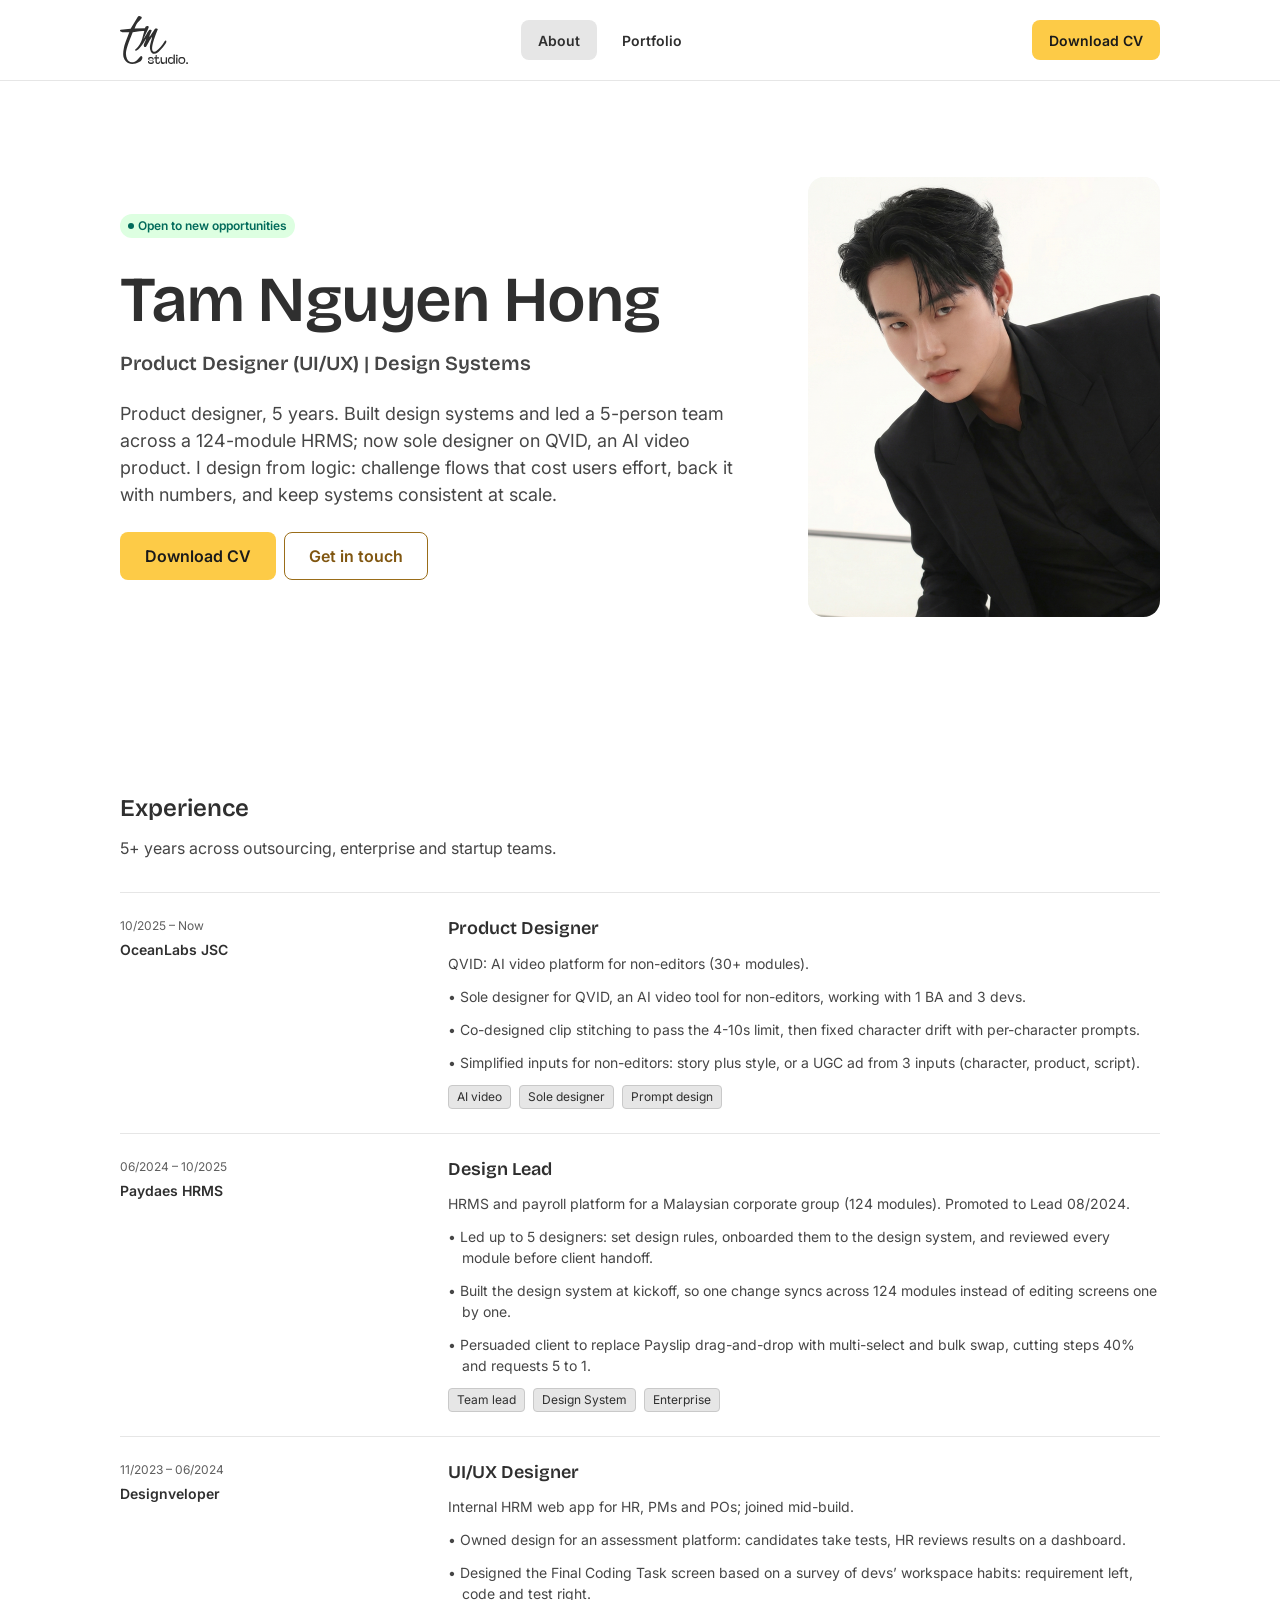
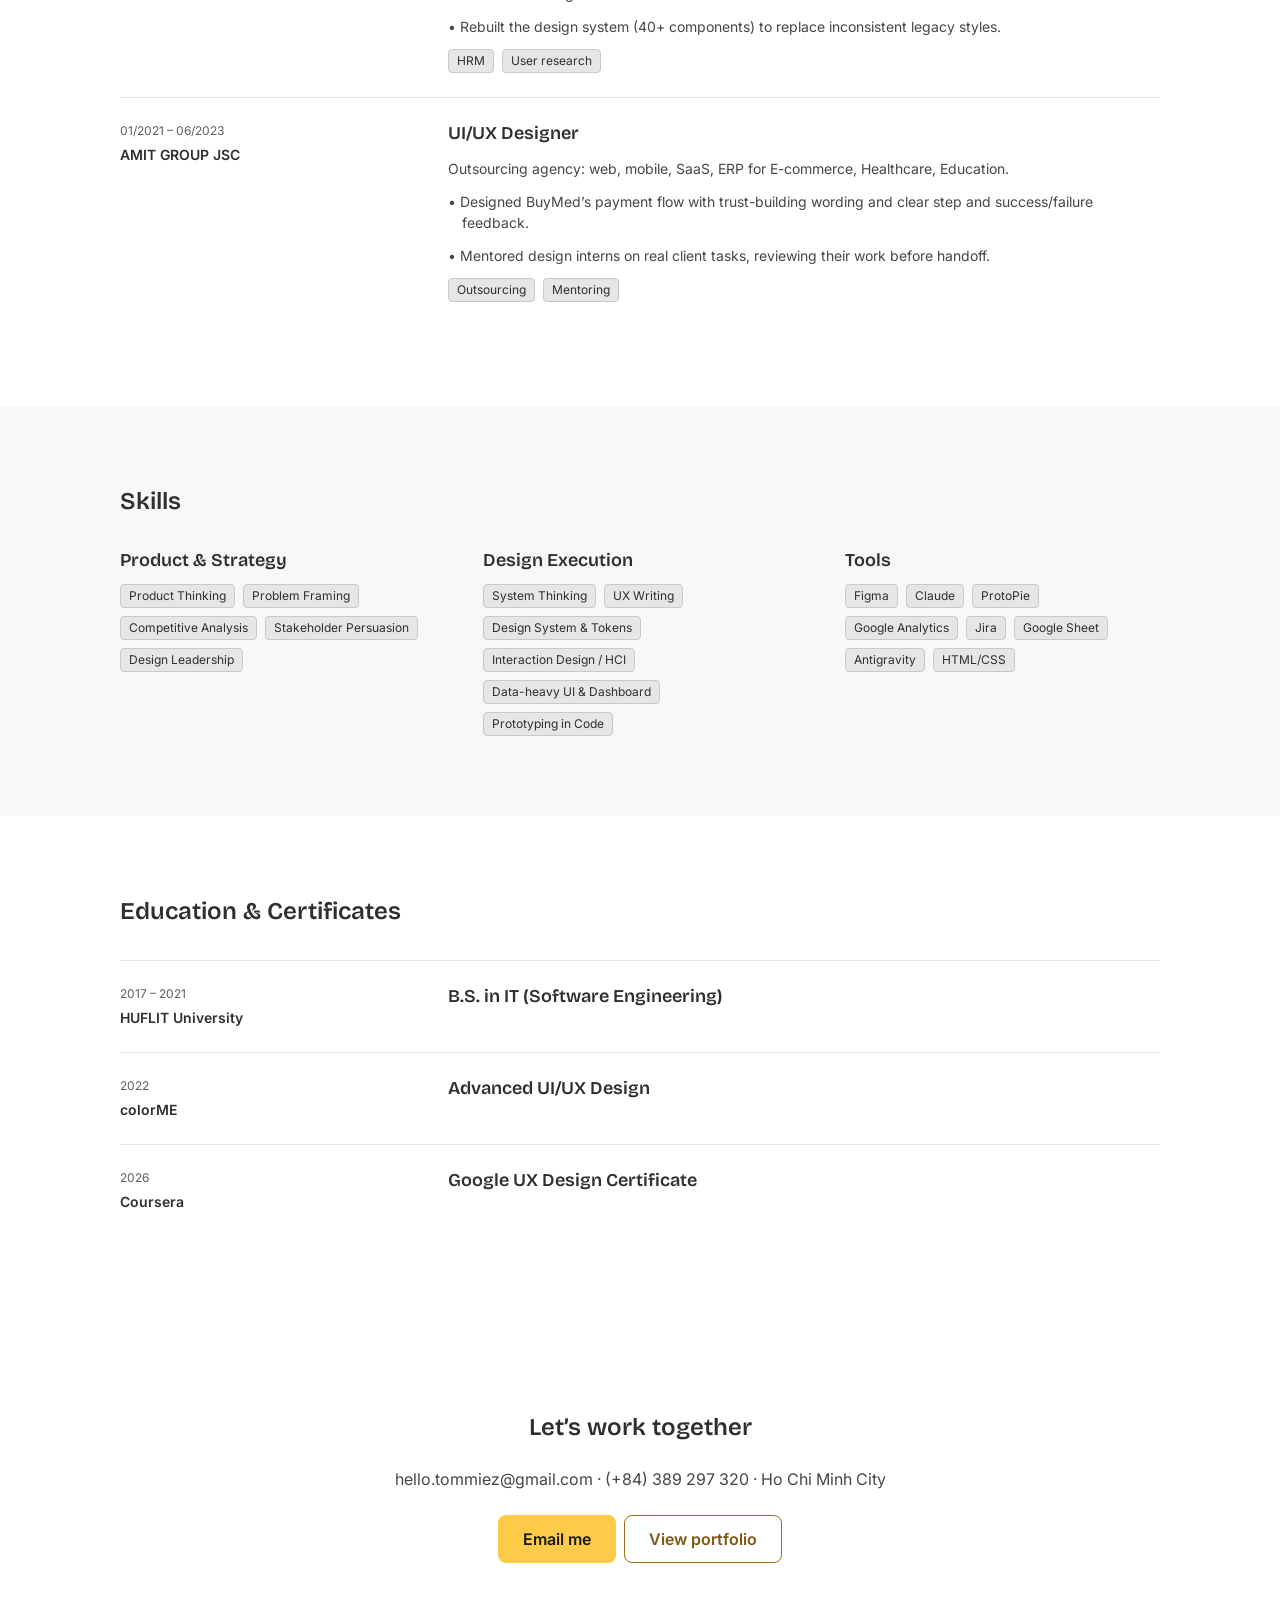
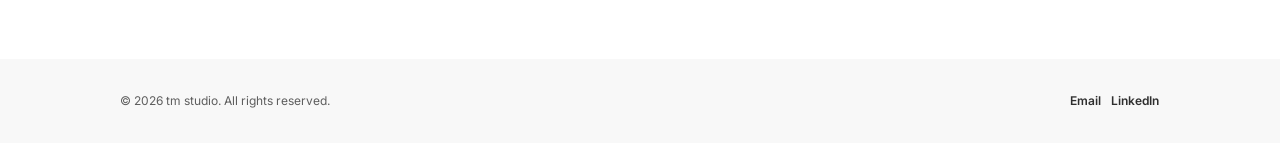
==== index.html @ 1f204061 "Update index.html" ====
<!DOCTYPE html>
<html lang="en">
<head>
  <meta charset="UTF-8">
  <meta name="viewport" content="width=device-width, initial-scale=1">
  <title>About | Tommiez Nguyen</title>
  <meta name="description" content="Product designer, 5 years. Design systems, enterprise HRMS and AI products.">
  <link rel="icon" href="/assets/img/favicon.svg?v=2" type="image/svg+xml">
  <link rel="preconnect" href="https://fonts.googleapis.com">
  <link rel="preconnect" href="https://fonts.gstatic.com" crossorigin>
  <link href="https://fonts.googleapis.com/css2?family=Bricolage+Grotesque:opsz,wght@12..96,600&family=Inter:wght@400;600&display=swap" rel="stylesheet">
  <link rel="stylesheet" href="/assets/css/tokens.css">
  <link rel="stylesheet" href="/assets/css/styles.css">
</head>
<body data-page="about">
  <div id="site-header"></div>

  <main>
    <!-- Hero -->
    <section class="hero">
      <div class="container hero__inner">
        <div class="hero__intro">
          <span class="badge badge--success"><span class="badge__dot"></span>Open to new opportunities</span>
          <div class="hero__name">
            <h1 class="display-md">Tam Nguyen Hong</h1>
            <p class="heading-3 hero__role">Product Designer (UI/UX) | Design Systems</p>
          </div>
          <p class="body-xl hero__summary">
            Product designer, 5 years. Built design systems and led a 5-person team across a 124-module HRMS;
            now sole designer on QVID, an AI video product. I design from logic: challenge flows that cost users
            effort, back it with numbers, and keep systems consistent at scale.
          </p>
          <div class="btn-row">
            <a class="btn btn--primary btn--lg" href="https://drive.google.com/file/d/1eGDQ2d-rOMRSDDbNGnFFDOh0oFwHhLI8/view?usp=drive_link" target="_blank" rel="noopener">Download CV</a>
            <a class="btn btn--outline btn--lg" href="https://mail.google.com/mail/?view=cm&fs=1&to=hello.tommiez@gmail.com" target="_blank" rel="noopener">Get in touch</a>
          </div>
        </div>
        <div class="hero__portrait">
          <img src="/assets/img/profile.png" alt="Portrait of Tam Nguyen Hong" width="352" height="440">
        </div>
      </div>
    </section>

    <!-- Experience -->
    <section class="section" id="experience">
      <div class="container">
        <div class="section-header">
          <h2 class="heading-2">Experience</h2>
          <p class="body-lg">5+ years across outsourcing, enterprise and startup teams.</p>
        </div>

        <div>
          <article class="timeline-item">
            <div class="timeline-item__meta">
              <p class="timeline-item__period">10/2025 – Now</p>
              <p class="timeline-item__org">OceanLabs JSC</p>
            </div>
            <div class="timeline-item__body">
              <h3 class="heading-4">Product Designer</h3>
              <div class="timeline-item__desc">
                  <p>QVID: AI video platform for non-editors (30+ modules).</p>
                  <ul>
                    <li>Sole designer for QVID, an AI video tool for non-editors, working with 1 BA and 3 devs.</li>
                    <li>Co-designed clip stitching to pass the 4-10s limit, then fixed character drift with per-character prompts.</li>
                    <li>Simplified inputs for non-editors: story plus style, or a UGC ad from 3 inputs (character, product, script).</li>
                  </ul>
                </div>
              <div class="tag-list">
                <span class="tag">AI video</span><span class="tag">Sole designer</span><span class="tag">Prompt design</span>
              </div>
            </div>
          </article>

          <article class="timeline-item">
            <div class="timeline-item__meta">
              <p class="timeline-item__period">06/2024 – 10/2025</p>
              <p class="timeline-item__org">Paydaes HRMS</p>
            </div>
            <div class="timeline-item__body">
              <h3 class="heading-4">Design Lead</h3>
              <div class="timeline-item__desc">
                  <p>HRMS and payroll platform for a Malaysian corporate group (124 modules). Promoted to Lead 08/2024.</p>
                  <ul>
                    <li>Led up to 5 designers: set design rules, onboarded them to the design system, and reviewed every module before client handoff.</li>
                    <li>Built the design system at kickoff, so one change syncs across 124 modules instead of editing screens one by one.</li>
                    <li>Persuaded client to replace Payslip drag-and-drop with multi-select and bulk swap, cutting steps 40% and requests 5 to 1.</li>
                  </ul>
                </div>
              <div class="tag-list">
                <span class="tag">Team lead</span><span class="tag">Design System</span><span class="tag">Enterprise</span>
              </div>
            </div>
          </article>

          <article class="timeline-item">
            <div class="timeline-item__meta">
              <p class="timeline-item__period">11/2023 – 06/2024</p>
              <p class="timeline-item__org">Designveloper</p>
            </div>
            <div class="timeline-item__body">
              <h3 class="heading-4">UI/UX Designer</h3>
              <div class="timeline-item__desc">
                  <p>Internal HRM web app for HR, PMs and POs; joined mid-build.</p>
                  <ul>
                    <li>Owned design for an assessment platform: candidates take tests, HR reviews results on a dashboard.</li>
                    <li>Designed the Final Coding Task screen based on a survey of devs’ workspace habits: requirement left, code and test right.</li>
                    <li>Rebuilt the design system (40+ components) to replace inconsistent legacy styles.</li>
                  </ul>
                </div>
              <div class="tag-list">
                <span class="tag">HRM</span><span class="tag">User research</span>
              </div>
            </div>
          </article>

          <article class="timeline-item">
            <div class="timeline-item__meta">
              <p class="timeline-item__period">01/2021 – 06/2023</p>
              <p class="timeline-item__org">AMIT GROUP JSC</p>
            </div>
            <div class="timeline-item__body">
              <h3 class="heading-4">UI/UX Designer</h3>
              <div class="timeline-item__desc">
                  <p>Outsourcing agency: web, mobile, SaaS, ERP for E-commerce, Healthcare, Education.</p>
                  <ul>
                    <li>Designed BuyMed’s payment flow with trust-building wording and clear step and success/failure feedback.</li>
                    <li>Mentored design interns on real client tasks, reviewing their work before handoff.</li>
                  </ul>
                </div>
              <div class="tag-list">
                <span class="tag">Outsourcing</span><span class="tag">Mentoring</span>
              </div>
            </div>
          </article>
        </div>
      </div>
    </section>

    <!-- Skills -->
    <section class="section section--alt" id="skills">
      <div class="container">
        <div class="section-header">
          <h2 class="heading-2">Skills</h2>
        </div>
        <div class="skills">
          <div class="skills__group">
            <h3 class="heading-4">Product &amp; Strategy</h3>
            <div class="tag-list">
              <span class="tag">Product Thinking</span>
              <span class="tag">Problem Framing</span>
              <span class="tag">Competitive Analysis</span>
              <span class="tag">Stakeholder Persuasion</span>
              <span class="tag">Design Leadership</span>
            </div>
          </div>
          <div class="skills__group">
            <h3 class="heading-4">Design Execution</h3>
            <div class="tag-list">
              <span class="tag">System Thinking</span>
              <span class="tag">UX Writing</span>
              <span class="tag">Design System &amp; Tokens</span>
              <span class="tag">Interaction Design / HCI</span>
              <span class="tag">Data-heavy UI &amp; Dashboard</span>
              <span class="tag">Prototyping in Code</span>
            </div>
          </div>
          <div class="skills__group">
            <h3 class="heading-4">Tools</h3>
            <div class="tag-list">
              <span class="tag">Figma</span>
              <span class="tag">Claude</span>
              <span class="tag">ProtoPie</span>
              <span class="tag">Google Analytics</span>
              <span class="tag">Jira</span>
              <span class="tag">Google Sheet</span>
              <span class="tag">Antigravity</span>
              <span class="tag">HTML/CSS</span>
            </div>
          </div>
        </div>
      </div>
    </section>

    <!-- Education & Certificates -->
    <section class="section" id="education">
      <div class="container">
        <div class="section-header">
          <h2 class="heading-2">Education &amp; Certificates</h2>
        </div>
        <div>
          <article class="timeline-item">
            <div class="timeline-item__meta">
              <p class="timeline-item__period">2017 – 2021</p>
              <p class="timeline-item__org">HUFLIT University</p>
            </div>
            <div class="timeline-item__body"><h3 class="heading-4">B.S. in IT (Software Engineering)</h3></div>
          </article>
          <article class="timeline-item">
            <div class="timeline-item__meta">
              <p class="timeline-item__period">2022</p>
              <p class="timeline-item__org">colorME</p>
            </div>
            <div class="timeline-item__body"><h3 class="heading-4">Advanced UI/UX Design</h3></div>
          </article>
          <article class="timeline-item">
            <div class="timeline-item__meta">
              <p class="timeline-item__period">2026</p>
              <p class="timeline-item__org">Coursera</p>
            </div>
            <div class="timeline-item__body"><h3 class="heading-4">Google UX Design Certificate</h3></div>
          </article>
        </div>
      </div>
    </section>

    <!-- Contact -->
    <section class="contact" id="contact">
      <div class="container">
        <h2 class="heading-2">Let’s work together</h2>
        <p class="body-lg contact__info">
          <a>hello.tommiez@gmail.com</a> ·
          <a>(+84) 389 297 320</a> · Ho Chi Minh City
        </p>
        <div class="btn-row">
          <a class="btn btn--primary btn--lg" href="https://mail.google.com/mail/?view=cm&fs=1&to=hello.tommiez@gmail.com" target="_blank" rel="noopener">Email me</a>
          <a class="btn btn--outline btn--lg" href="/portfolio/">View portfolio</a>
        </div>
      </div>
    </section>
  </main>

  <div id="site-footer"></div>
  <script src="/assets/js/main.js"></script>
</body>
</html>
---- assets/css/tokens.css ----
/* =========================================================
   TM's System — design tokens (Light)
   Lấy từ biến Figma của file "TM · Resume - Portfolio".
   Đổi giá trị ở đây là cả site đổi theo.
   ========================================================= */
:root {
  /* Font */
  --font-family-heading: "Bricolage Grotesque", "Inter", system-ui, sans-serif;
  --font-family-body: "Inter", system-ui, -apple-system, "Segoe UI", sans-serif;
  --font-weight-body: 400;
  --font-weight-emphasis: 600;

  /* Font size */
  --font-size-display-md: 64px;
  --font-size-heading-1: 32px;
  --font-size-heading-2: 24px;
  --font-size-heading-3: 20px;
  --font-size-heading-4: 18px;
  --font-size-body-xl: 18px;
  --font-size-body-lg: 16px;
  --font-size-body-md: 14px;
  --font-size-body-sm: 12px;
  --font-size-body-xs: 10px;
  --letter-spacing-display-md: -1.5px;
  --letter-spacing-heading-1: -1px;

  /* Background */
  --background-canvas: #ffffff;
  --background-surface: #ffffff;
  --background-raised: #ffffff;
  --background-section: #f8f8f8;
  --background-neutral: #e6e6e6;
  --background-inverse: #2f2f2f;
  --background-overlay: rgba(26, 26, 26, 0.48);
  --background-success: #ddffe1;
  --background-brand-subtle: #fef6d3;
  --background-interactive-default: #fdcb47;
  --background-interactive-hover: #e2b038;
  --background-interactive-active: #be8c27;

  /* Text */
  --text-default: #2f2f2f;
  --text-supporting: #464646;
  --text-hint: #5e5e5e;
  --text-inverse: #ffffff;
  --text-on-interactive: #1a1a1a;
  --text-interactive: #805610;
  --text-brand: #805610;
  --text-success: #026b5b;
  --text-link-hover: #684000;

  /* Icon */
  --icon-success: #026b5b;
  --icon-brand: #805610;
  --icon-supporting: #464646;

  /* Border */
  --border-divider: #e6e6e6;
  --border-container: #c9c9c9;
  --border-input: #929292;
  --border-interactive: #9a6d19;
  --border-width-default: 1px;

  /* Radius */
  --radius-indicator: 4px;
  --radius-control: 8px;
  --radius-card: 12px;
  --radius-banner: 24px;
  --radius-pill: 9999px;

  /* Spacing */
  --spacing-icon-gap: 4px;
  --spacing-control-gap: 8px;
  --spacing-paragraph: 12px;
  --spacing-card-padding: 16px;
  --spacing-button-padding-x-md: 16px;
  --spacing-button-padding-x-lg: 24px;
  --spacing-group-gap: 32px;
  --spacing-section-gap: 64px;

  /* Layout */
  --page-max: 1200px;
  --page-margin: 120px;

  /* Shadow */
  --shadow-color-key: rgba(26, 26, 26, 0.24);
  --shadow-color-ambient: rgba(26, 26, 26, 0.16);
  --shadow-card: 0 1px 3px 0 var(--shadow-color-key), 0 1px 2px 0 var(--shadow-color-ambient);
  --shadow-plane: 0 6px 12px 0 var(--shadow-color-key), 0 24px 48px 0 var(--shadow-color-ambient);
}

@media (max-width: 1024px) {
  :root { --page-margin: 40px; }
}

@media (max-width: 640px) {
  :root {
    --page-margin: 20px;
    --font-size-display-md: 44px;
    --font-size-heading-1: 28px;
    --font-size-heading-2: 22px;
    --spacing-section-gap: 48px;
  }
}
---- assets/css/styles.css ----
/* =========================================================
   TM Resume + Portfolio — styles
   1. Base   2. Typography   3. Components   4. Layout
   5. Header / Footer   6. About   7. Portfolio
   ========================================================= */

/* ---------- 1. Base ---------- */
*, *::before, *::after { box-sizing: border-box; }
html { -webkit-text-size-adjust: 100%; scroll-behavior: smooth; }
body {
  margin: 0;
  background: var(--background-canvas);
  color: var(--text-default);
  font-family: var(--font-family-body);
  font-size: var(--font-size-body-md);
  line-height: 1.5;
  -webkit-font-smoothing: antialiased;
}
img { display: block; max-width: 100%; }
a { color: inherit; text-decoration: none; }
p, h1, h2, h3, h4, ul { margin: 0; }
ul { padding: 0; list-style: none; }
button { font: inherit; color: inherit; cursor: pointer; }
:focus-visible { outline: 2px solid var(--border-interactive); outline-offset: 2px; }
.sr-only {
  position: absolute; width: 1px; height: 1px; padding: 0; margin: -1px;
  overflow: hidden; clip: rect(0 0 0 0); white-space: nowrap; border: 0;
}

/* ---------- 2. Typography ---------- */
.display-md, .heading-1, .heading-2, .heading-3, .heading-4 {
  font-family: var(--font-family-heading);
  font-weight: 600;
  font-variation-settings: "opsz" 14, "wdth" 100;
  color: var(--text-default);
}
.display-md { font-size: var(--font-size-display-md); line-height: 1.2; letter-spacing: var(--letter-spacing-display-md); }
.heading-1  { font-size: var(--font-size-heading-1); line-height: 1.3; letter-spacing: var(--letter-spacing-heading-1); }
.heading-2  { font-size: var(--font-size-heading-2); line-height: 1.3; }
.heading-3  { font-size: var(--font-size-heading-3); line-height: 1.3; }
.heading-4  { font-size: var(--font-size-heading-4); line-height: 1.3; }

.body-xl { font-size: var(--font-size-body-xl); }
.body-lg { font-size: var(--font-size-body-lg); }
.body-md { font-size: var(--font-size-body-md); }
.body-sm { font-size: var(--font-size-body-sm); }
.body-xs { font-size: var(--font-size-body-xs); }
.emphasis { font-weight: var(--font-weight-emphasis); }

.text-supporting { color: var(--text-supporting); }
.text-hint { color: var(--text-hint); }

/* ---------- 3. Components ---------- */

/* Button — variant: primary | outline | outline-neutral | secondary | ghost | link | inverse ; size: md (40) | lg (48) */
.btn {
  display: inline-flex; align-items: center; justify-content: center;
  gap: var(--spacing-control-gap);
  height: 40px; padding: 0 var(--spacing-button-padding-x-md);
  border: var(--border-width-default) solid transparent;
  border-radius: var(--radius-control);
  background: transparent;
  font-family: var(--font-family-body);
  font-size: var(--font-size-body-md);
  font-weight: var(--font-weight-emphasis);
  line-height: 1.5; white-space: nowrap;
  transition: background-color .15s, border-color .15s, color .15s;
}
.btn--lg { height: 48px; padding: 0 var(--spacing-button-padding-x-lg); font-size: var(--font-size-body-lg); }

.btn--primary { background: var(--background-interactive-default); color: var(--text-on-interactive); }
.btn--primary:hover { background: var(--background-interactive-hover); }
.btn--primary:active { background: var(--background-interactive-active); }

.btn--outline { border-color: var(--border-interactive); color: var(--text-interactive); }
.btn--outline:hover { background: var(--background-brand-subtle); }

.btn--outline-neutral { border-color: var(--border-input); color: var(--text-default); }
.btn--outline-neutral:hover { background: var(--background-section); }

.btn--ghost { color: var(--text-default); }
.btn--ghost:hover { background: var(--background-section); }
.btn--secondary { background: var(--background-neutral); color: var(--text-default); }

.btn--inverse { background: var(--background-inverse); color: var(--text-inverse); }
.btn--inverse:hover { background: #1a1a1a; }

.btn--link {
  height: auto; padding: 0; gap: var(--spacing-icon-gap);
  font-size: var(--font-size-body-sm); color: var(--text-default);
}
.btn--link:hover { text-decoration: underline; }

/* Badge — non-interactive marker */
.badge {
  display: inline-flex; align-items: center; justify-content: center;
  gap: var(--spacing-icon-gap);
  height: 24px; padding: 0 var(--spacing-control-gap);
  border-radius: var(--radius-pill);
  font-size: var(--font-size-body-sm); font-weight: var(--font-weight-emphasis);
  line-height: 1.5; white-space: nowrap;
  background: var(--background-neutral); color: var(--text-supporting);
}
.badge--sm { height: 20px; font-size: var(--font-size-body-xs); }
.badge__dot { width: 6px; height: 6px; border-radius: var(--radius-pill); background: currentColor; }
.badge--success { background: var(--background-success); color: var(--text-success); }
.badge--brand { background: var(--background-brand-subtle); color: var(--text-brand); }

/* Tag */
.tag {
  display: inline-flex; align-items: center;
  height: 24px; padding: 0 var(--spacing-control-gap);
  border: var(--border-width-default) solid var(--border-container);
  border-radius: var(--radius-indicator);
  background: var(--background-neutral); color: var(--text-default);
  font-size: var(--font-size-body-sm); line-height: 1.5; white-space: nowrap;
}
button.tag:hover { background: #dcdcdc; }
.tag[aria-pressed="true"] {
  background: var(--background-inverse); border-color: var(--background-inverse); color: var(--text-inverse);
}
.tag-list { display: flex; flex-wrap: wrap; gap: var(--spacing-control-gap); }

/* Card — vertical, outline | elevated */
.card {
  position: relative; display: flex; flex-direction: column;
  width: 100%; overflow: hidden;
  border-radius: var(--radius-card);
  background: var(--background-surface);
  transition: box-shadow .2s, transform .2s;
}
.card--outline { border: var(--border-width-default) solid var(--border-container); }
.card--elevated { background: var(--background-raised); box-shadow: var(--shadow-card); }
.card:hover { box-shadow: 0 8px 24px var(--shadow-color-ambient); transform: translateY(-2px); }
.card__media { height: 180px; background: var(--background-section); overflow: hidden; }
.card__media img { width: 100%; height: 100%; object-fit: cover; }
.card__body { display: flex; flex-direction: column; gap: var(--spacing-icon-gap); padding: var(--spacing-card-padding); }
.card__eyebrow { font-size: var(--font-size-body-xs); font-weight: var(--font-weight-emphasis); color: var(--text-hint); text-transform: uppercase; }
.card__title { font-size: var(--font-size-body-lg); font-weight: var(--font-weight-emphasis); }
.card__desc { font-size: var(--font-size-body-sm); color: var(--text-supporting); }
/* Cả card bấm được: kéo vùng bấm của link tiêu đề ra toàn card */
.card__link::after { content: ""; position: absolute; inset: 0; }

/* Section header */
.section-header { display: flex; flex-direction: column; gap: var(--spacing-paragraph); max-width: 760px; }
.section-header .body-lg { color: var(--text-supporting); }

/* Resume timeline item — split (desktop) / stacked (mobile) */
.timeline-item {
  display: flex; gap: 48px; padding: 24px 0;
  border-top: 1px solid var(--border-divider);
}
.timeline-item__meta { flex: 0 0 280px; display: flex; flex-direction: column; gap: var(--spacing-icon-gap); }
.timeline-item__period { font-size: var(--font-size-body-sm); color: var(--text-hint); }
.timeline-item__org { font-size: var(--font-size-body-md); font-weight: var(--font-weight-emphasis); }
.timeline-item__body { flex: 1; min-width: 0; display: flex; flex-direction: column; gap: var(--spacing-paragraph); }
.timeline-item__desc, .timeline-item__desc ul { display: flex; flex-direction: column; gap: var(--spacing-paragraph); color: var(--text-supporting); }
.timeline-item__desc li { padding-left: 1em; text-indent: -1em; }
.timeline-item__desc li::before { content: "• "; }

/* ---------- 4. Layout ---------- */
.container {
  width: 100%; max-width: calc(var(--page-max) + var(--page-margin) * 2);
  margin: 0 auto; padding: 0 var(--page-margin);
}
.section { padding: 80px 0; }
.section--alt { background: var(--background-section); }
.section > .container { display: flex; flex-direction: column; gap: var(--spacing-group-gap); }

/* ---------- 5. Header / Footer ---------- */
.site-header {
  position: sticky; top: 0; z-index: 50;
  background: var(--background-canvas);
  border-bottom: 1px solid var(--border-divider);
}
.site-header__inner {
  display: flex; align-items: center; justify-content: space-between;
  padding-top: 16px; padding-bottom: 16px;
}
.site-logo img { height: 48px; width: auto; }
.site-nav { display: flex; gap: var(--spacing-control-gap); }
.site-nav .btn[aria-current="page"] { background: var(--background-neutral); }
.menu-toggle { display: none; width: 40px; padding: 0; }

.site-footer { background: var(--background-section); }
.site-footer__inner {
  display: flex; align-items: center; justify-content: space-between; gap: 16px;
  padding-top: 32px; padding-bottom: 32px;
}
.site-footer__links { display: flex; gap: var(--spacing-control-gap); }

@media (max-width: 640px) {
  .site-header__inner { padding-top: 8px; padding-bottom: 8px; }
  .site-logo img { height: 48px; }
  .site-header .header-cta { display: none; }
  .menu-toggle { display: inline-flex; }
  .site-nav {
    position: absolute; left: 0; right: 0; top: 100%;
    flex-direction: column; gap: var(--spacing-icon-gap);
    padding: 12px var(--page-margin) 20px;
    background: var(--background-canvas);
    border-bottom: 1px solid var(--border-divider);
    box-shadow: 0 12px 24px var(--shadow-color-ambient);
    display: none;
  }
  .site-nav.is-open { display: flex; }
  .site-nav .btn { justify-content: flex-start; }
  .site-nav .nav-cta { display: inline-flex; justify-content: center; margin-top: 8px; }
  .site-footer__inner { flex-direction: column; align-items: flex-start; }
}
@media (min-width: 641px) { .site-nav .nav-cta { display: none; } }

/* ---------- 6. About ---------- */
.hero { padding: 96px 0; }
.hero__inner { display: flex; align-items: center; gap: var(--spacing-section-gap); }
.hero__intro { flex: 1; min-width: 0; display: flex; flex-direction: column; align-items: flex-start; gap: 24px; }
.hero__name { display: flex; flex-direction: column; gap: var(--spacing-paragraph); }
.hero__role { color: var(--text-supporting); }
.hero__summary { color: var(--text-supporting); }
.hero__portrait {
  flex: 0 0 352px; height: 440px;
  border-radius: 16.5px; overflow: hidden; background: var(--background-section);
}
.hero__portrait img { width: 100%; height: 100%; object-fit: cover; object-position: 20% center; }

.btn-row { display: flex; flex-wrap: wrap; gap: var(--spacing-control-gap); }

.skills { display: grid; grid-template-columns: repeat(3, 1fr); gap: 48px; }
.skills__group { display: flex; flex-direction: column; gap: var(--spacing-paragraph); }

.contact { padding: 96px 0; text-align: center; }
.contact .container { display: flex; flex-direction: column; align-items: center; gap: 24px; }
.contact__info { color: var(--text-supporting); }

@media (max-width: 1024px) {
  .hero__inner { gap: 40px; }
  .hero__portrait { flex-basis: 300px; height: 375px; }
  .skills { grid-template-columns: repeat(2, 1fr); gap: 32px; }
}
@media (max-width: 768px) {
  .hero { padding: 48px 0 64px; }
  .hero__inner { flex-direction: column-reverse; align-items: stretch; }
  .hero__portrait { flex: none; width: 100%; height: auto; aspect-ratio: 4 / 5; }
  .timeline-item { flex-direction: column; gap: var(--spacing-paragraph); }
  .timeline-item__meta { flex: none; }
  .skills { grid-template-columns: 1fr; }
  .section { padding: 64px 0; }
}

/* ---------- 7. Portfolio ---------- */
.portfolio-content { padding: 80px 0; }
.portfolio-content > .container { display: flex; flex-direction: column; gap: var(--spacing-section-gap); }
.portfolio-intro { display: flex; flex-direction: column; gap: var(--spacing-paragraph); }
.portfolio-intro p { max-width: 760px; }
.portfolio-group { display: flex; flex-direction: column; gap: var(--spacing-group-gap); }

.project-grid { display: grid; grid-template-columns: repeat(3, minmax(0, 384px)); gap: 24px; }
.project-grid .card--outline { height: 298px; }

/* TM's System banner */
.tms-banner {
  position: relative; height: 520px; overflow: hidden;
  border-radius: var(--radius-banner);
  background-color: var(--background-interactive-default);
  background-image:
    linear-gradient(to right, rgba(26,26,26,.07) 1px, transparent 1px),
    linear-gradient(to bottom, rgba(26,26,26,.07) 1px, transparent 1px);
  background-size: 40px 40px;
  background-position: -1px -1px;
  color: var(--text-on-interactive);
}
.tms-banner__copy {
  position: absolute; left: 64px; top: 80px; z-index: 2;
  display: flex; flex-direction: column; align-items: flex-start; gap: 24px;
}
.tms-banner__copy .display-md { color: var(--text-on-interactive); }
.tms-banner__copy p { width: 420px; max-width: 100%; }

/* Phần minh hoạ: khung 704×520 neo bên phải banner, thu nhỏ theo màn hình */
.tms-art {
  position: absolute; right: 0; top: 0; width: 704px; height: 520px;
  transform-origin: right center;
}
.tms-art__glow {
  position: absolute; left: 4px; top: 60px; width: 520px; height: 420px;
  background: radial-gradient(closest-side, rgba(255,255,255,.75), rgba(255,255,255,0));
  pointer-events: none;
}
.tms-plane-wrap { position: absolute; width: 346px; height: 200px; display: flex; align-items: center; justify-content: center; }
.tms-plane-wrap--1 { left: 0;    top: 262px; }
.tms-plane-wrap--2 { left: 70px; top: 152px; }
.tms-plane-wrap--3 { left: 140px; top: 42px; }
.tms-plane {
  position: relative; flex: none; width: 200px; height: 200px;
  border-radius: 20px; overflow: hidden; box-shadow: var(--shadow-plane);
  transform: rotate(30deg) skewX(-30deg) scaleY(0.87);
  background: var(--background-surface);
}
.tms-plane--primitives { background: var(--background-inverse); }
.tms-swatch { position: absolute; left: 24px; width: 152px; height: 24px; border-radius: 6px; }
.tms-swatch:nth-child(1) { top: 24px;  background: #fef6d3; }
.tms-swatch:nth-child(2) { top: 56px;  background: #fdcb47; }
.tms-swatch:nth-child(3) { top: 88px;  background: #e2b038; }
.tms-swatch:nth-child(4) { top: 120px; background: #be8c27; }
.tms-swatch:nth-child(5) { top: 152px; background: #684000; }
.tms-plane__circle { position: absolute; left: 88px; top: 20px; width: 96px; height: 96px; border-radius: 50%; background: var(--background-interactive-default); }
.tms-plane__aa { position: absolute; left: 20px; top: 112px; }
.tms-plane__components { position: absolute; left: 24px; top: 40px; display: flex; flex-direction: column; align-items: flex-start; gap: 12px; }

.tms-label { position: absolute; left: 512px; width: 150px; display: flex; flex-direction: column; gap: 2px; font-size: var(--font-size-body-xs); line-height: 1.3; }
.tms-label strong { font-weight: var(--font-weight-emphasis); white-space: pre; }
.tms-label::before { /* đường dẫn */
  content: ""; position: absolute; top: 10px; right: calc(100% + 8px);
  width: var(--leader); height: 1px; background: var(--text-on-interactive);
}
.tms-label::after { /* chấm node */
  content: ""; position: absolute; top: 7.5px; right: calc(100% + 5px + var(--leader));
  width: 6px; height: 6px; border-radius: 50%; background: var(--text-on-interactive);
}
.tms-label--3 { top: 132px; --leader: 11px; }
.tms-label--2 { top: 242px; --leader: 81px; }
.tms-label--1 { top: 352px; --leader: 151px; }

.tms-chip {
  position: absolute; left: 64px; top: 470px;
  display: inline-flex; align-items: center; gap: 6px;
  padding: 6px 12px; border-radius: 999px;
  background: var(--background-inverse); color: var(--text-inverse);
  font-size: var(--font-size-body-xs); line-height: 1.3; white-space: nowrap;
}
.tms-chip span { color: var(--background-interactive-default); font-size: var(--font-size-body-sm); font-weight: 600; }

@media (max-width: 1439px) { .tms-art { transform: scale(.82); } }
@media (max-width: 1316px) { .tms-art { transform: scale(.7); } }
@media (max-width: 1232px) { .tms-art { transform: scale(.6); } }
@media (max-width: 1161px) {
  /* Xếp dọc: chữ ở trên, minh hoạ ở dưới */
  .tms-banner { height: auto; padding: 56px 40px 0; display: flex; flex-direction: column; align-items: center; }
  .tms-banner__copy { position: relative; left: auto; top: auto; align-self: stretch; }
  .tms-art { position: relative; flex: none; transform: scale(.8); transform-origin: top center; margin-bottom: -104px; }
}
@media (max-width: 640px) {
  .tms-banner { padding: 32px 20px 0; border-radius: 16px; }
  .tms-art { transform: scale(.5) translateX(110px); margin-bottom: -250px; margin-top: -10px; }
  .tms-label, .tms-chip { display: none; }
}

/* Graphic gallery (masonry) */
.gallery { display: flex; flex-direction: column; gap: 24px; }
.masonry { columns: 4; column-gap: 16px; }
.graphic-tile {
  position: relative; display: flex; flex-direction: column; justify-content: space-between; align-items: flex-start;
  width: 100%; margin: 0 0 16px; padding: var(--spacing-card-padding);
  border: 0; border-radius: var(--radius-card); overflow: hidden;
  background: var(--background-neutral); text-align: left;
  break-inside: avoid;
}
.graphic-tile--square { aspect-ratio: 1 / 1; }
.graphic-tile--portrait { aspect-ratio: 4 / 5; }
.graphic-tile img { position: absolute; inset: 0; width: 100%; height: 100%; object-fit: cover; }
.graphic-tile .badge { position: relative; z-index: 2; }
.graphic-tile__overlay { position: absolute; inset: 0; background: var(--background-overlay); opacity: 0; transition: opacity .2s; }
.graphic-tile__caption {
  position: relative; z-index: 2; display: flex; flex-direction: column; gap: var(--spacing-icon-gap);
  color: var(--text-inverse); opacity: 0; transition: opacity .2s;
}
.graphic-tile:hover .graphic-tile__overlay,
.graphic-tile:hover .graphic-tile__caption,
.graphic-tile:focus-visible .graphic-tile__overlay,
.graphic-tile:focus-visible .graphic-tile__caption { opacity: 1; }
.graphic-tile[hidden] { display: none; }
.gallery__actions { display: flex; justify-content: center; }

/* Lightbox */
.lightbox {
  width: min(92vw, 960px); max-height: 92vh; padding: 0; border: 0;
  border-radius: var(--radius-card); background: var(--background-inverse); color: var(--text-inverse);
}
.lightbox::backdrop { background: rgba(26, 26, 26, .8); }
.lightbox__stage { display: flex; align-items: center; justify-content: center; min-height: 300px; }
.lightbox__stage img { max-height: 80vh; width: auto; object-fit: contain; }
.lightbox__bar { display: flex; align-items: center; justify-content: space-between; gap: 12px; padding: 12px 16px; }
.lightbox__bar .btn { color: var(--text-inverse); }
.lightbox__bar .btn:hover { background: rgba(255,255,255,.1); }

@media (max-width: 1100px) {
  .project-grid { grid-template-columns: repeat(2, minmax(0, 1fr)); }
  .masonry { columns: 3; }
}
@media (max-width: 640px) {
  .portfolio-content { padding: 48px 0; }
  .project-grid { grid-template-columns: 1fr; }
  .project-grid .card--outline { height: auto; }
  .masonry { columns: 2; column-gap: 12px; }
  .graphic-tile { margin-bottom: 12px; }
}
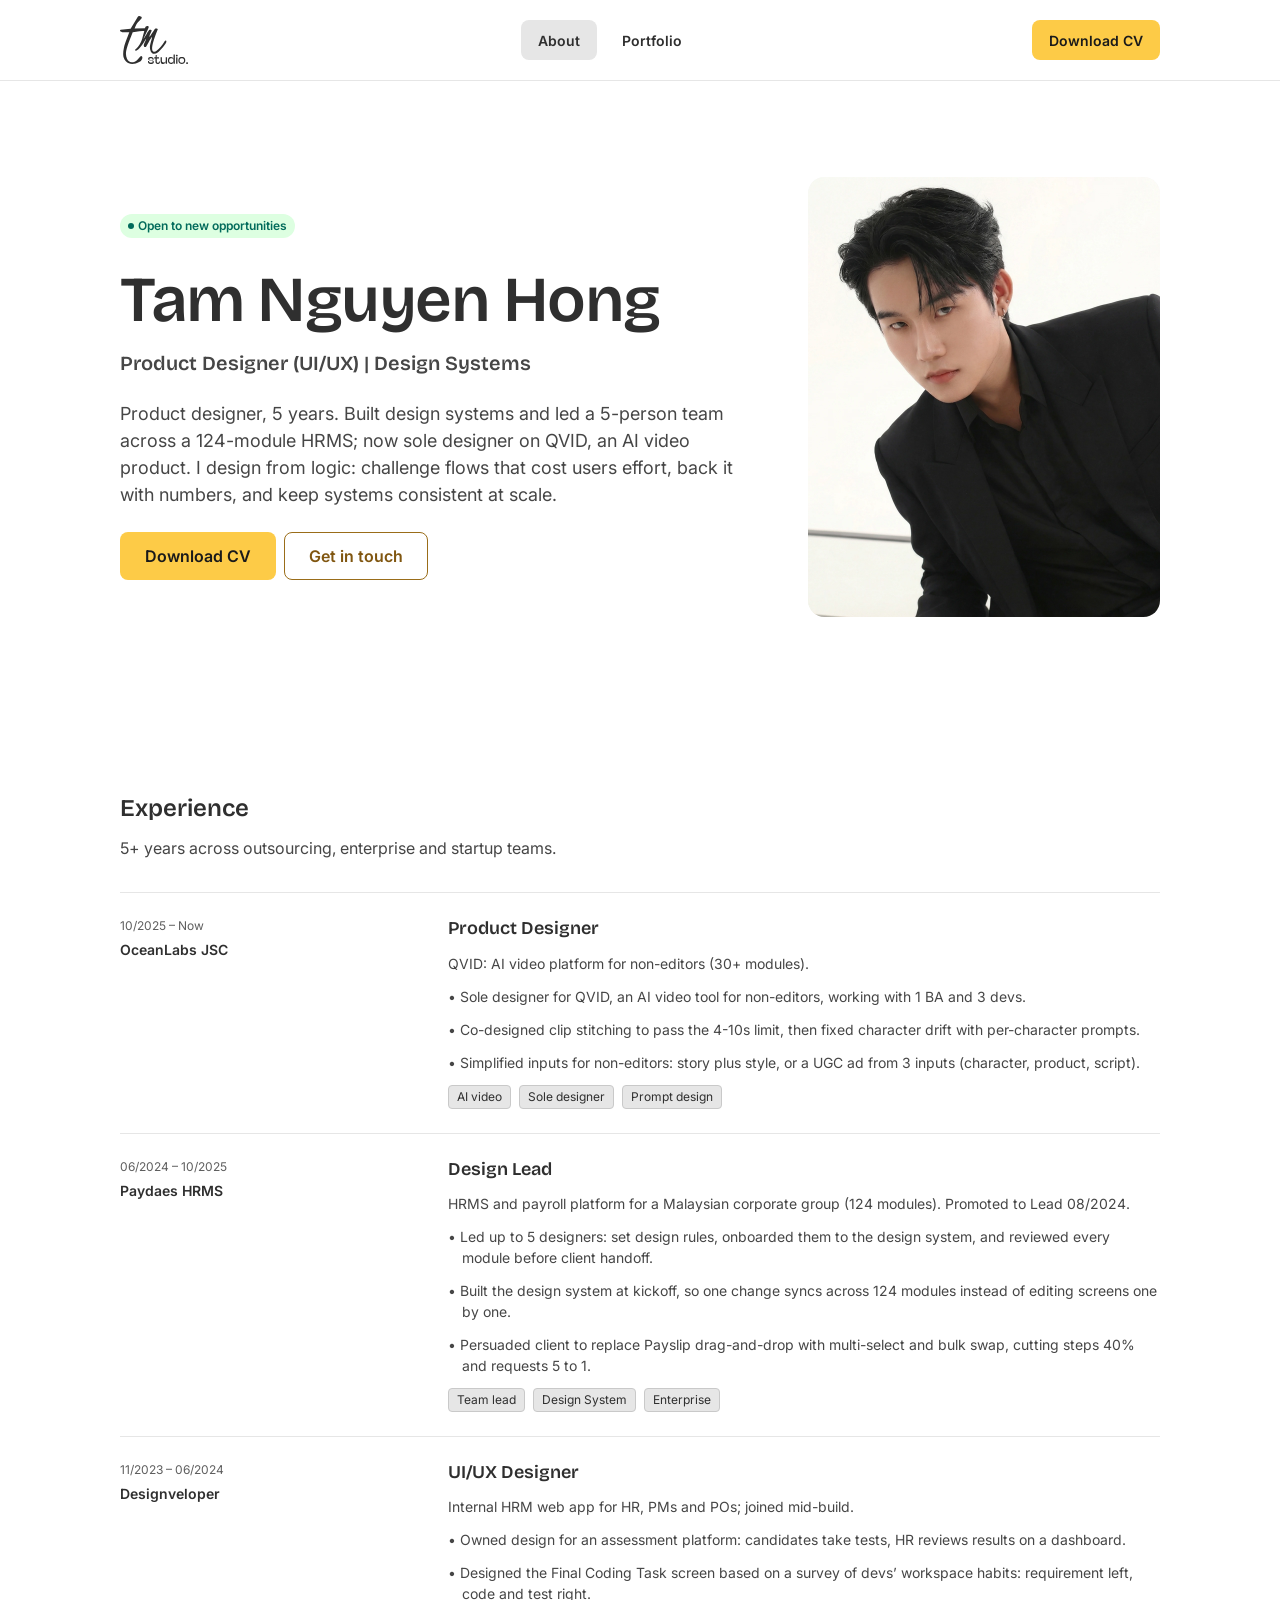
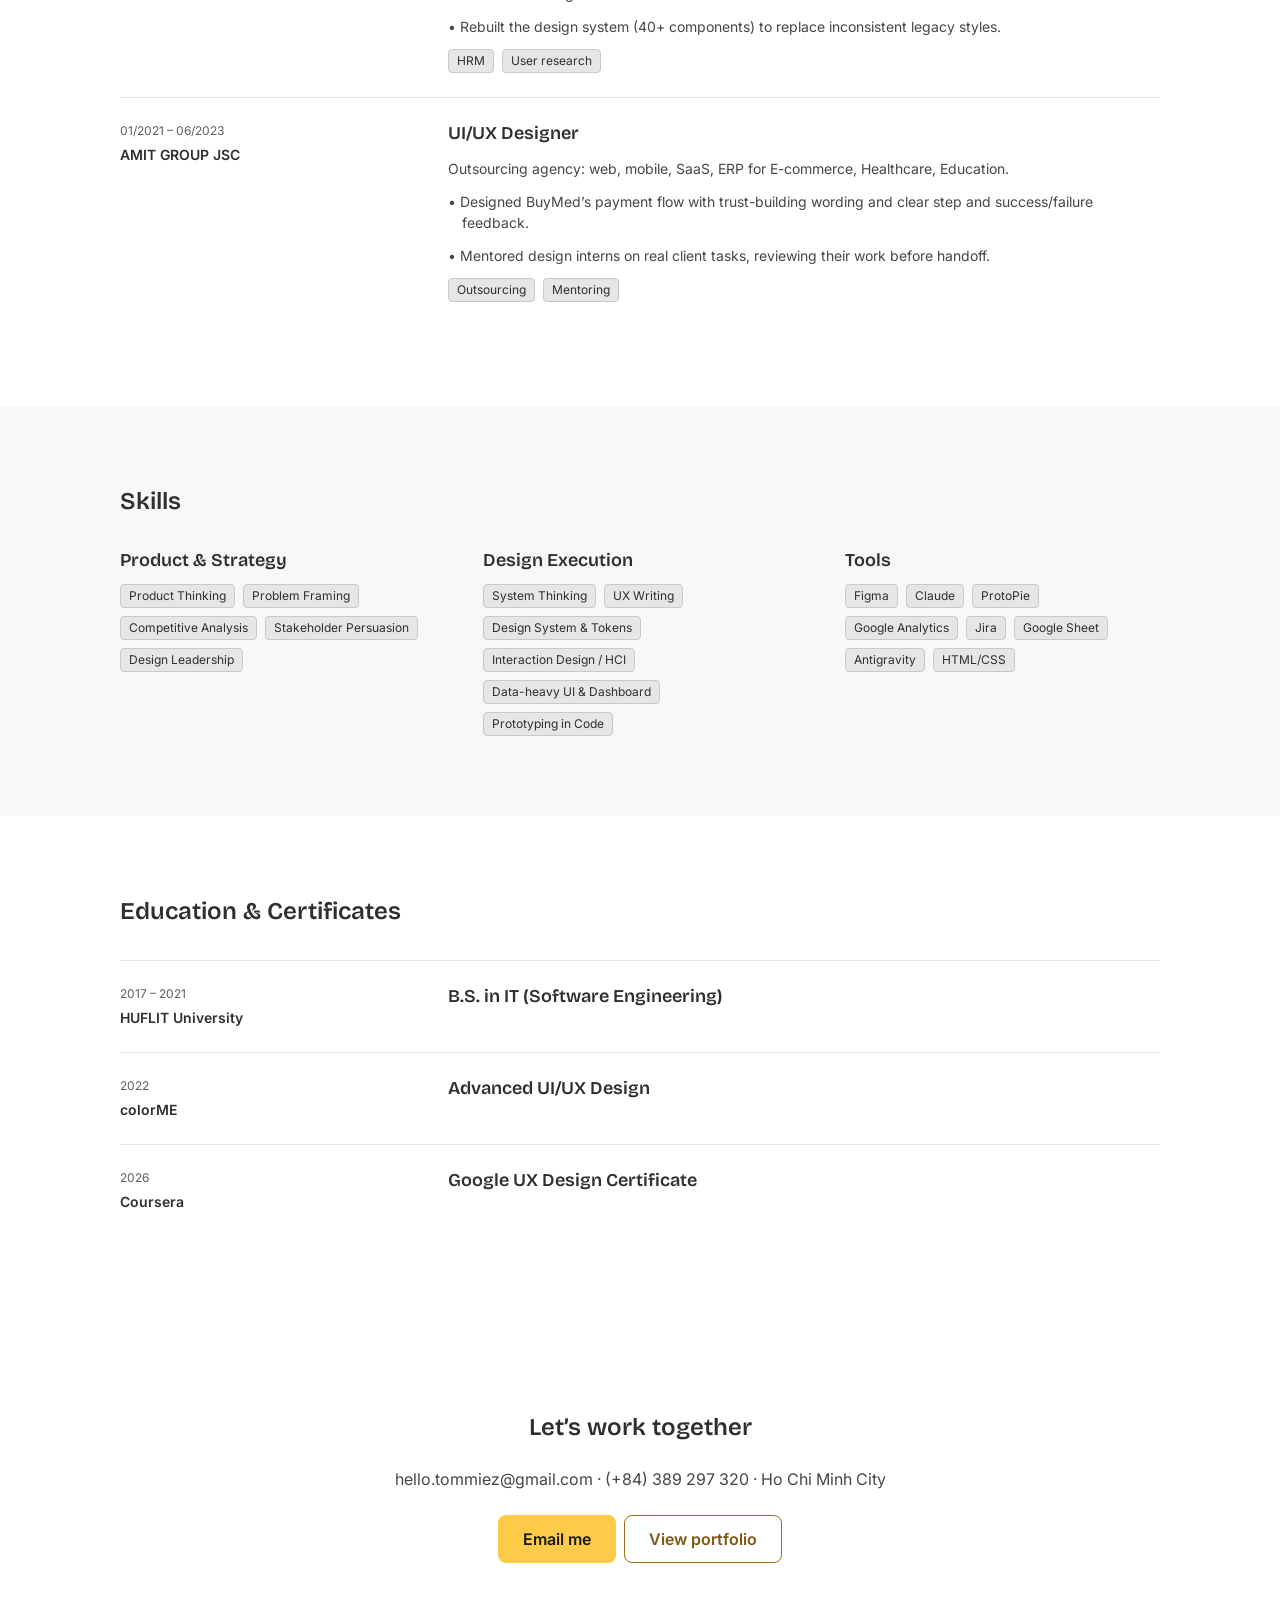
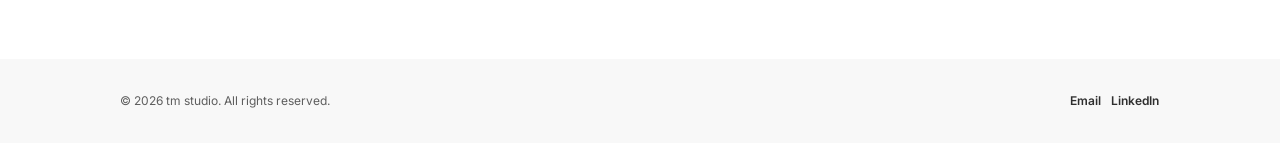
==== commit 3ed474e1: "Update index.html" ====
--- a/index.html
+++ b/index.html
@@ -6,11 +6,13 @@
   <title>About | Tommiez Nguyen</title>
   <meta name="description" content="Product designer, 5 years. Design systems, enterprise HRMS and AI products.">
   <link rel="icon" href="/assets/img/favicon.svg?v=2" type="image/svg+xml">
+  <link rel="apple-touch-icon" href="/assets/img/apple-touch-icon.png?v=1">
+  <meta name="apple-mobile-web-app-title" content="Tommiez's Portfolio">
   <link rel="preconnect" href="https://fonts.googleapis.com">
   <link rel="preconnect" href="https://fonts.gstatic.com" crossorigin>
   <link href="https://fonts.googleapis.com/css2?family=Bricolage+Grotesque:opsz,wght@12..96,600&family=Inter:wght@400;600&display=swap" rel="stylesheet">
   <link rel="stylesheet" href="/assets/css/tokens.css">
-  <link rel="stylesheet" href="/assets/css/styles.css">
+  <link rel="stylesheet" href="/assets/css/styles.css?v=2">
 </head>
 <body data-page="about">
   <div id="site-header"></div>
@@ -36,7 +38,7 @@
           </div>
         </div>
         <div class="hero__portrait">
-          <img src="/assets/img/profile.png" alt="Portrait of Tam Nguyen Hong" width="352" height="440">
+          <img src="/assets/img/profile.webp" alt="Portrait of Tam Nguyen Hong" width="352" height="440">
         </div>
       </div>
     </section>
@@ -230,6 +232,6 @@
   </main>
 
   <div id="site-footer"></div>
-  <script src="/assets/js/main.js"></script>
+  <script src="/assets/js/main.js?v=2"></script>
 </body>
 </html>
--- a/assets/css/tokens.css
+++ b/assets/css/tokens.css
@@ -101,4 +101,4 @@
     --font-size-heading-2: 22px;
     --spacing-section-gap: 48px;
   }
-}
+}
--- a/assets/css/styles.css
+++ b/assets/css/styles.css
@@ -22,6 +22,7 @@
 ul { padding: 0; list-style: none; }
 button { font: inherit; color: inherit; cursor: pointer; }
 :focus-visible { outline: 2px solid var(--border-interactive); outline-offset: 2px; }
+[hidden] { display: none !important;}
 .sr-only {
   position: absolute; width: 1px; height: 1px; padding: 0; margin: -1px;
   overflow: hidden; clip: rect(0 0 0 0); white-space: nowrap; border: 0;
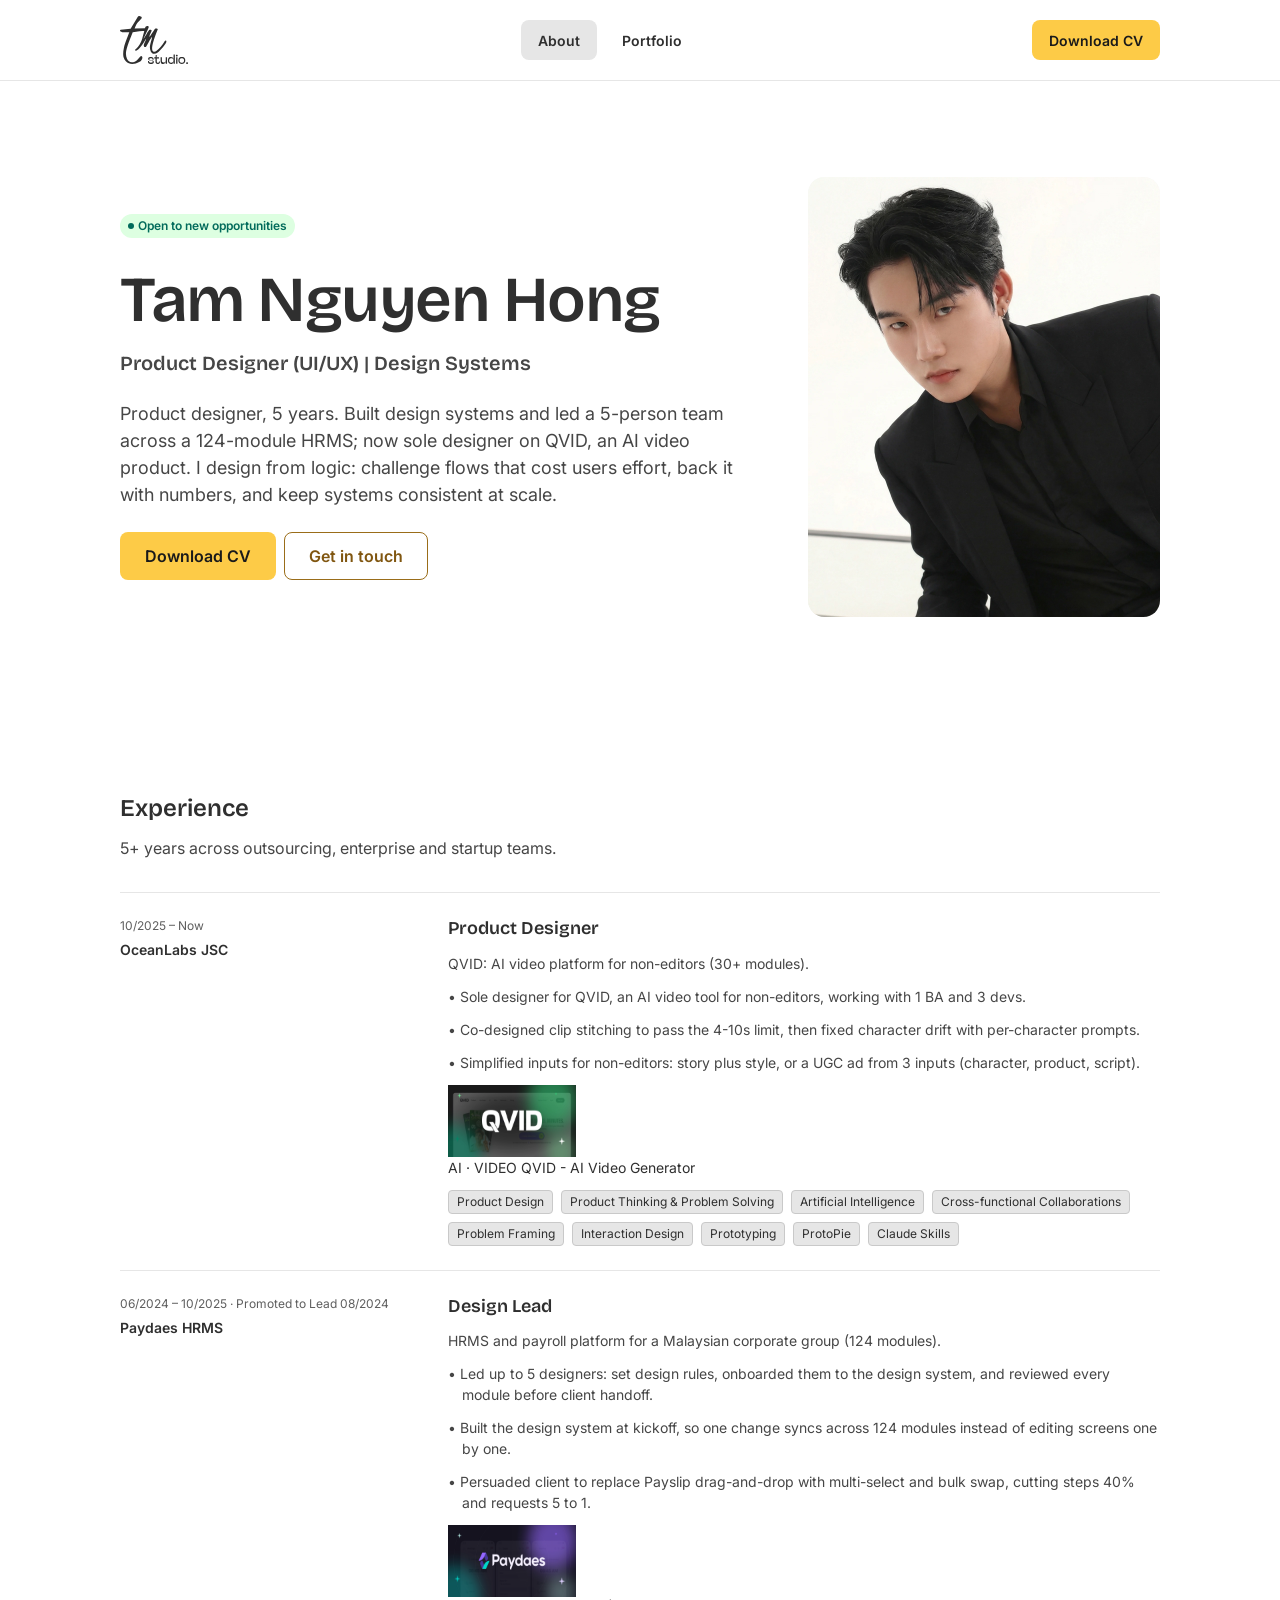
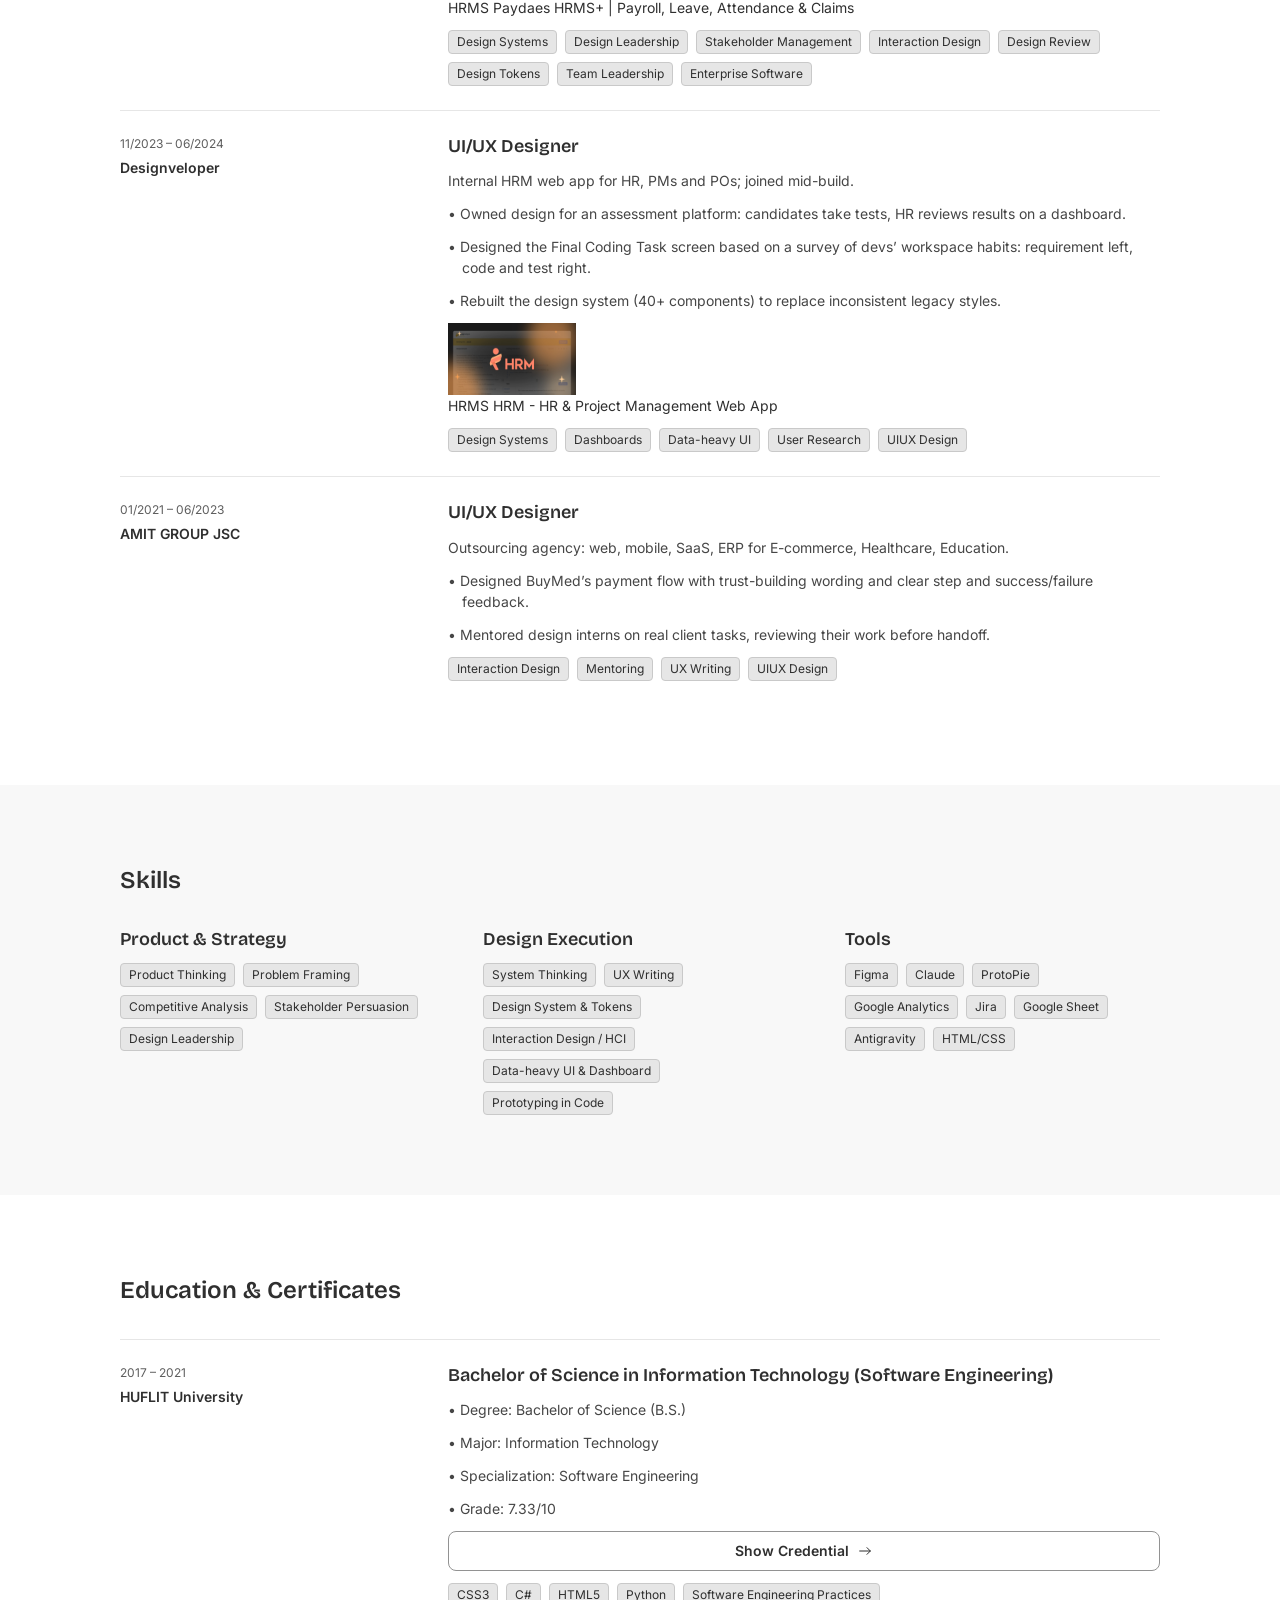
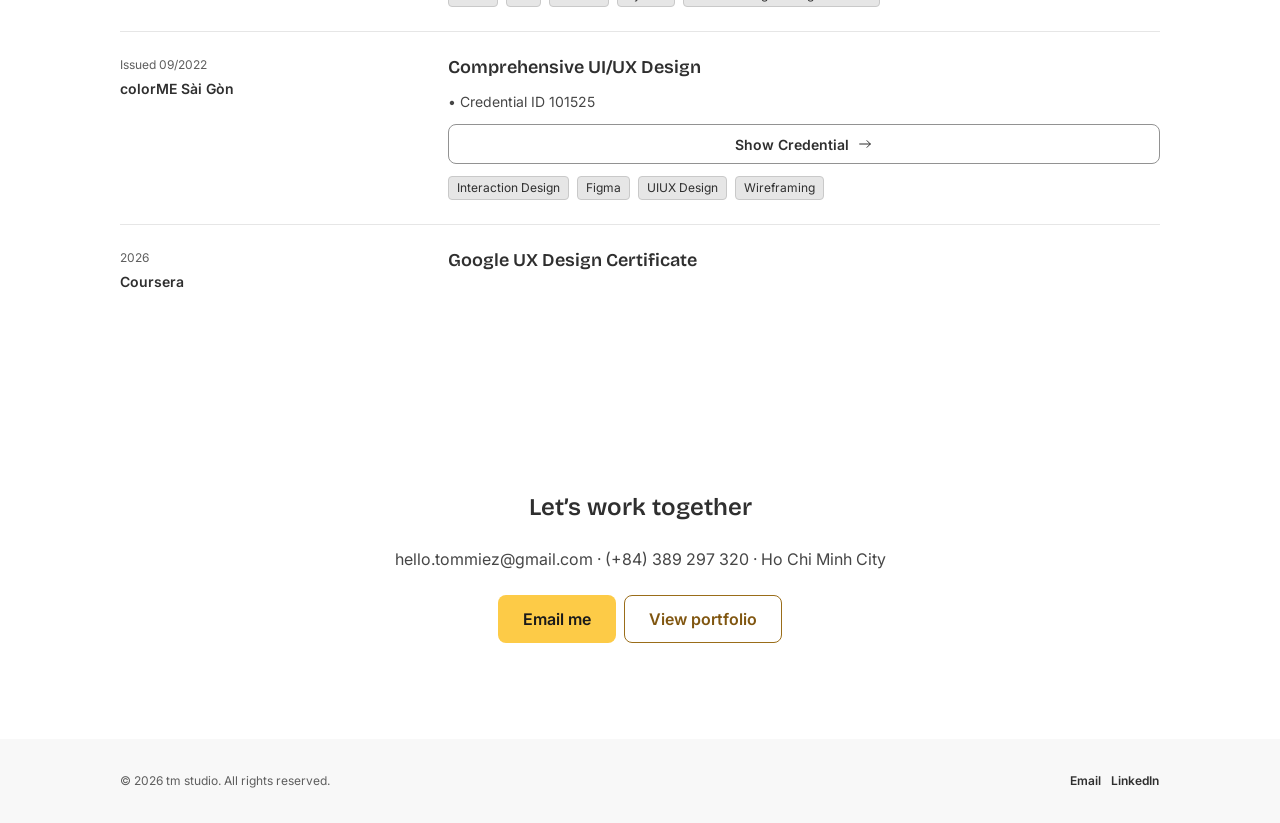
==== commit 9604e229: "Add files via upload" ====
--- a/index.html
+++ b/index.html
@@ -3,7 +3,7 @@
 <head>
   <meta charset="UTF-8">
   <meta name="viewport" content="width=device-width, initial-scale=1">
-  <title>About | Tommiez Nguyen</title>
+  <title>About | Tommiez's Portfolio</title>
   <meta name="description" content="Product designer, 5 years. Design systems, enterprise HRMS and AI products.">
   <link rel="icon" href="/assets/img/favicon.svg?v=2" type="image/svg+xml">
   <link rel="apple-touch-icon" href="/assets/img/apple-touch-icon.png?v=1">
@@ -12,7 +12,7 @@
   <link rel="preconnect" href="https://fonts.gstatic.com" crossorigin>
   <link href="https://fonts.googleapis.com/css2?family=Bricolage+Grotesque:opsz,wght@12..96,600&family=Inter:wght@400;600&display=swap" rel="stylesheet">
   <link rel="stylesheet" href="/assets/css/tokens.css">
-  <link rel="stylesheet" href="/assets/css/styles.css?v=2">
+  <link rel="stylesheet" href="/assets/css/styles.css?v=3">
 </head>
 <body data-page="about">
   <div id="site-header"></div>
@@ -60,36 +60,50 @@
             <div class="timeline-item__body">
               <h3 class="heading-4">Product Designer</h3>
               <div class="timeline-item__desc">
-                  <p>QVID: AI video platform for non-editors (30+ modules).</p>
-                  <ul>
-                    <li>Sole designer for QVID, an AI video tool for non-editors, working with 1 BA and 3 devs.</li>
-                    <li>Co-designed clip stitching to pass the 4-10s limit, then fixed character drift with per-character prompts.</li>
-                    <li>Simplified inputs for non-editors: story plus style, or a UGC ad from 3 inputs (character, product, script).</li>
-                  </ul>
-                </div>
-              <div class="tag-list">
-                <span class="tag">AI video</span><span class="tag">Sole designer</span><span class="tag">Prompt design</span>
-              </div>
-            </div>
-          </article>
-
-          <article class="timeline-item">
-            <div class="timeline-item__meta">
-              <p class="timeline-item__period">06/2024 – 10/2025</p>
+                <p>QVID: AI video platform for non-editors (30+ modules).</p>
+                <ul>
+                  <li>Sole designer for QVID, an AI video tool for non-editors, working with 1 BA and 3 devs.</li>
+                  <li>Co-designed clip stitching to pass the 4-10s limit, then fixed character drift with per-character prompts.</li>
+                  <li>Simplified inputs for non-editors: story plus style, or a UGC ad from 3 inputs (character, product, script).</li>
+                </ul>
+              </div>
+              <a class="project-link" href="/portfolio/qvid">
+                <img class="project-link__thumb" src="/assets/img/projects/qvid/qvid-cover.webp" alt="" width="128" height="72" loading="lazy">
+                <span class="project-link__text">
+                  <span class="project-link__eyebrow">AI · VIDEO</span>
+                  <span class="project-link__title">QVID - AI Video Generator</span>
+                </span>
+              </a>
+              <div class="tag-list">
+                <span class="tag">Product Design</span><span class="tag">Product Thinking &amp; Problem Solving</span><span class="tag">Artificial Intelligence</span><span class="tag">Cross-functional Collaborations</span><span class="tag">Problem Framing</span><span class="tag">Interaction Design</span><span class="tag">Prototyping</span><span class="tag">ProtoPie</span><span class="tag">Claude Skills</span>
+              </div>
+            </div>
+          </article>
+
+          <article class="timeline-item">
+            <div class="timeline-item__meta">
+              <p class="timeline-item__period">06/2024 – 10/2025 · Promoted to Lead 08/2024</p>
               <p class="timeline-item__org">Paydaes HRMS</p>
             </div>
             <div class="timeline-item__body">
               <h3 class="heading-4">Design Lead</h3>
               <div class="timeline-item__desc">
-                  <p>HRMS and payroll platform for a Malaysian corporate group (124 modules). Promoted to Lead 08/2024.</p>
-                  <ul>
-                    <li>Led up to 5 designers: set design rules, onboarded them to the design system, and reviewed every module before client handoff.</li>
-                    <li>Built the design system at kickoff, so one change syncs across 124 modules instead of editing screens one by one.</li>
-                    <li>Persuaded client to replace Payslip drag-and-drop with multi-select and bulk swap, cutting steps 40% and requests 5 to 1.</li>
-                  </ul>
-                </div>
-              <div class="tag-list">
-                <span class="tag">Team lead</span><span class="tag">Design System</span><span class="tag">Enterprise</span>
+                <p>HRMS and payroll platform for a Malaysian corporate group (124 modules).</p>
+                <ul>
+                  <li>Led up to 5 designers: set design rules, onboarded them to the design system, and reviewed every module before client handoff.</li>
+                  <li>Built the design system at kickoff, so one change syncs across 124 modules instead of editing screens one by one.</li>
+                  <li>Persuaded client to replace Payslip drag-and-drop with multi-select and bulk swap, cutting steps 40% and requests 5 to 1.</li>
+                </ul>
+              </div>
+              <a class="project-link" href="/portfolio/paydaes">
+                <img class="project-link__thumb" src="/assets/img/projects/paydaes/paydaes-cover.webp" alt="" width="128" height="72" loading="lazy">
+                <span class="project-link__text">
+                  <span class="project-link__eyebrow">HRMS</span>
+                  <span class="project-link__title">Paydaes HRMS+ | Payroll, Leave, Attendance &amp; Claims</span>
+                </span>
+              </a>
+              <div class="tag-list">
+                <span class="tag">Design Systems</span><span class="tag">Design Leadership</span><span class="tag">Stakeholder Management</span><span class="tag">Interaction Design</span><span class="tag">Design Review</span><span class="tag">Design Tokens</span><span class="tag">Team Leadership</span><span class="tag">Enterprise Software</span>
               </div>
             </div>
           </article>
@@ -102,15 +116,22 @@
             <div class="timeline-item__body">
               <h3 class="heading-4">UI/UX Designer</h3>
               <div class="timeline-item__desc">
-                  <p>Internal HRM web app for HR, PMs and POs; joined mid-build.</p>
-                  <ul>
-                    <li>Owned design for an assessment platform: candidates take tests, HR reviews results on a dashboard.</li>
-                    <li>Designed the Final Coding Task screen based on a survey of devs’ workspace habits: requirement left, code and test right.</li>
-                    <li>Rebuilt the design system (40+ components) to replace inconsistent legacy styles.</li>
-                  </ul>
-                </div>
-              <div class="tag-list">
-                <span class="tag">HRM</span><span class="tag">User research</span>
+                <p>Internal HRM web app for HR, PMs and POs; joined mid-build.</p>
+                <ul>
+                  <li>Owned design for an assessment platform: candidates take tests, HR reviews results on a dashboard.</li>
+                  <li>Designed the Final Coding Task screen based on a survey of devs’ workspace habits: requirement left, code and test right.</li>
+                  <li>Rebuilt the design system (40+ components) to replace inconsistent legacy styles.</li>
+                </ul>
+              </div>
+              <a class="project-link" href="https://www.behance.net/gallery/153678965/HRM-HR-Project-Management-Web-App" target="_blank" rel="noopener">
+                <img class="project-link__thumb" src="/assets/img/projects/hrm/hrm-cover.webp" alt="" width="128" height="72" loading="lazy">
+                <span class="project-link__text">
+                  <span class="project-link__eyebrow">HRMS</span>
+                  <span class="project-link__title">HRM - HR &amp; Project Management Web App</span>
+                </span>
+              </a>
+              <div class="tag-list">
+                <span class="tag">Design Systems</span><span class="tag">Dashboards</span><span class="tag">Data-heavy UI</span><span class="tag">User Research</span><span class="tag">UIUX Design</span>
               </div>
             </div>
           </article>
@@ -123,14 +144,14 @@
             <div class="timeline-item__body">
               <h3 class="heading-4">UI/UX Designer</h3>
               <div class="timeline-item__desc">
-                  <p>Outsourcing agency: web, mobile, SaaS, ERP for E-commerce, Healthcare, Education.</p>
-                  <ul>
-                    <li>Designed BuyMed’s payment flow with trust-building wording and clear step and success/failure feedback.</li>
-                    <li>Mentored design interns on real client tasks, reviewing their work before handoff.</li>
-                  </ul>
-                </div>
-              <div class="tag-list">
-                <span class="tag">Outsourcing</span><span class="tag">Mentoring</span>
+                <p>Outsourcing agency: web, mobile, SaaS, ERP for E-commerce, Healthcare, Education.</p>
+                <ul>
+                  <li>Designed BuyMed’s payment flow with trust-building wording and clear step and success/failure feedback.</li>
+                  <li>Mentored design interns on real client tasks, reviewing their work before handoff.</li>
+                </ul>
+              </div>
+              <div class="tag-list">
+                <span class="tag">Interaction Design</span><span class="tag">Mentoring</span><span class="tag">UX Writing</span><span class="tag">UIUX Design</span>
               </div>
             </div>
           </article>
@@ -195,14 +216,39 @@
               <p class="timeline-item__period">2017 – 2021</p>
               <p class="timeline-item__org">HUFLIT University</p>
             </div>
-            <div class="timeline-item__body"><h3 class="heading-4">B.S. in IT (Software Engineering)</h3></div>
-          </article>
-          <article class="timeline-item">
-            <div class="timeline-item__meta">
-              <p class="timeline-item__period">2022</p>
-              <p class="timeline-item__org">colorME</p>
-            </div>
-            <div class="timeline-item__body"><h3 class="heading-4">Advanced UI/UX Design</h3></div>
+            <div class="timeline-item__body">
+              <h3 class="heading-4">Bachelor of Science in Information Technology (Software Engineering)</h3>
+              <div class="timeline-item__desc">
+                <ul>
+                  <li>Degree: Bachelor of Science (B.S.)</li>
+                  <li>Major: Information Technology</li>
+                  <li>Specialization: Software Engineering</li>
+                  <li>Grade: 7.33/10</li>
+                </ul>
+              </div>
+              <a class="btn btn--outline-neutral btn--sm" href="LINK_BANG_HUFLIT" target="_blank" rel="noopener">Show Credential <svg width="16" height="16" viewBox="0 0 24 24" fill="none" stroke="currentColor" stroke-width="1.5" stroke-linecap="round" stroke-linejoin="round" aria-hidden="true"><path d="M20 12H4"/><path d="M15 17l5-5-5-5"/></svg></a>
+              <div class="tag-list">
+                <span class="tag">CSS3</span><span class="tag">C#</span><span class="tag">HTML5</span><span class="tag">Python</span><span class="tag">Software Engineering Practices</span>
+              </div>
+            </div>
+          </article>
+          <article class="timeline-item">
+            <div class="timeline-item__meta">
+              <p class="timeline-item__period">Issued 09/2022</p>
+              <p class="timeline-item__org">colorME Sài Gòn</p>
+            </div>
+            <div class="timeline-item__body">
+              <h3 class="heading-4">Comprehensive UI/UX Design</h3>
+              <div class="timeline-item__desc">
+                <ul>
+                  <li>Credential ID 101525</li>
+                </ul>
+              </div>
+              <a class="btn btn--outline-neutral btn--sm" href="LINK_CHUNG_CHI_COLORME" target="_blank" rel="noopener">Show Credential <svg width="16" height="16" viewBox="0 0 24 24" fill="none" stroke="currentColor" stroke-width="1.5" stroke-linecap="round" stroke-linejoin="round" aria-hidden="true"><path d="M20 12H4"/><path d="M15 17l5-5-5-5"/></svg></a>
+              <div class="tag-list">
+                <span class="tag">Interaction Design</span><span class="tag">Figma</span><span class="tag">UIUX Design</span><span class="tag">Wireframing</span>
+              </div>
+            </div>
           </article>
           <article class="timeline-item">
             <div class="timeline-item__meta">
@@ -232,6 +278,6 @@
   </main>
 
   <div id="site-footer"></div>
-  <script src="/assets/js/main.js?v=2"></script>
+  <script src="/assets/js/main.js?v=4"></script>
 </body>
 </html>
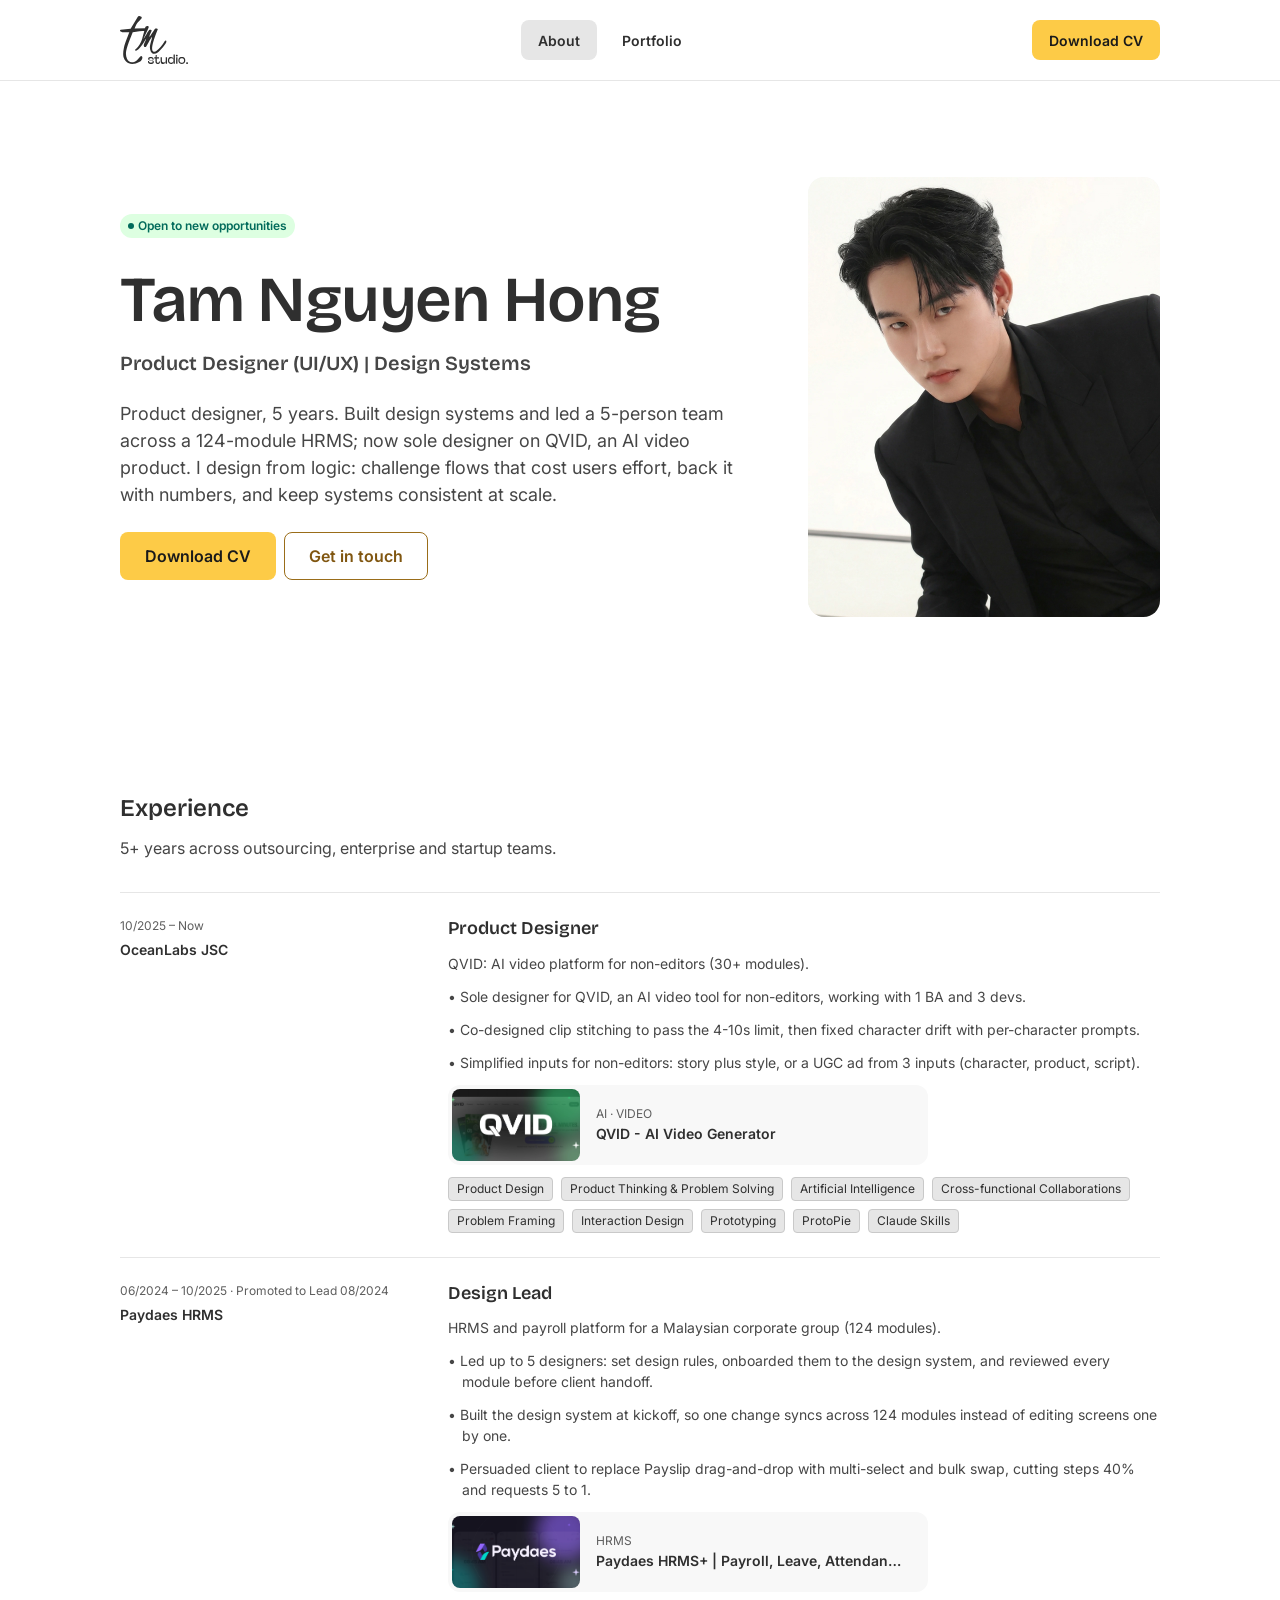
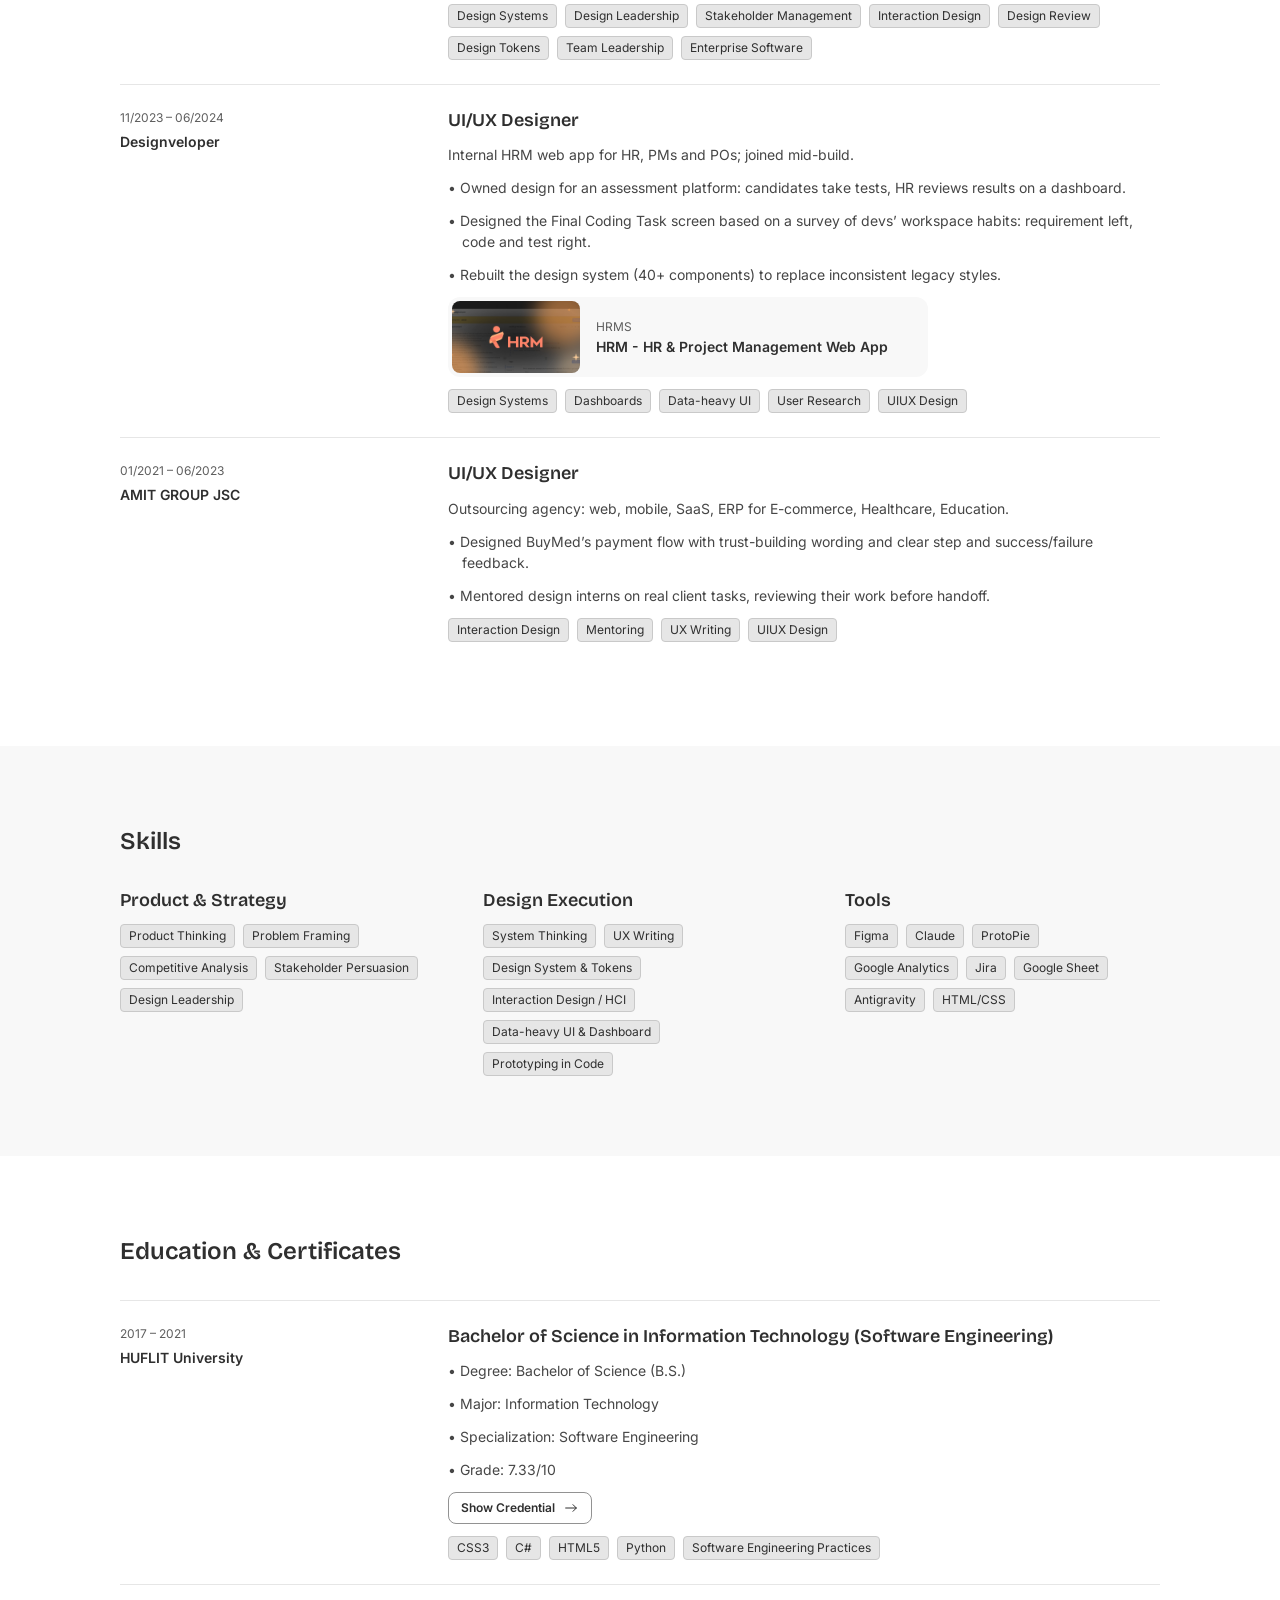
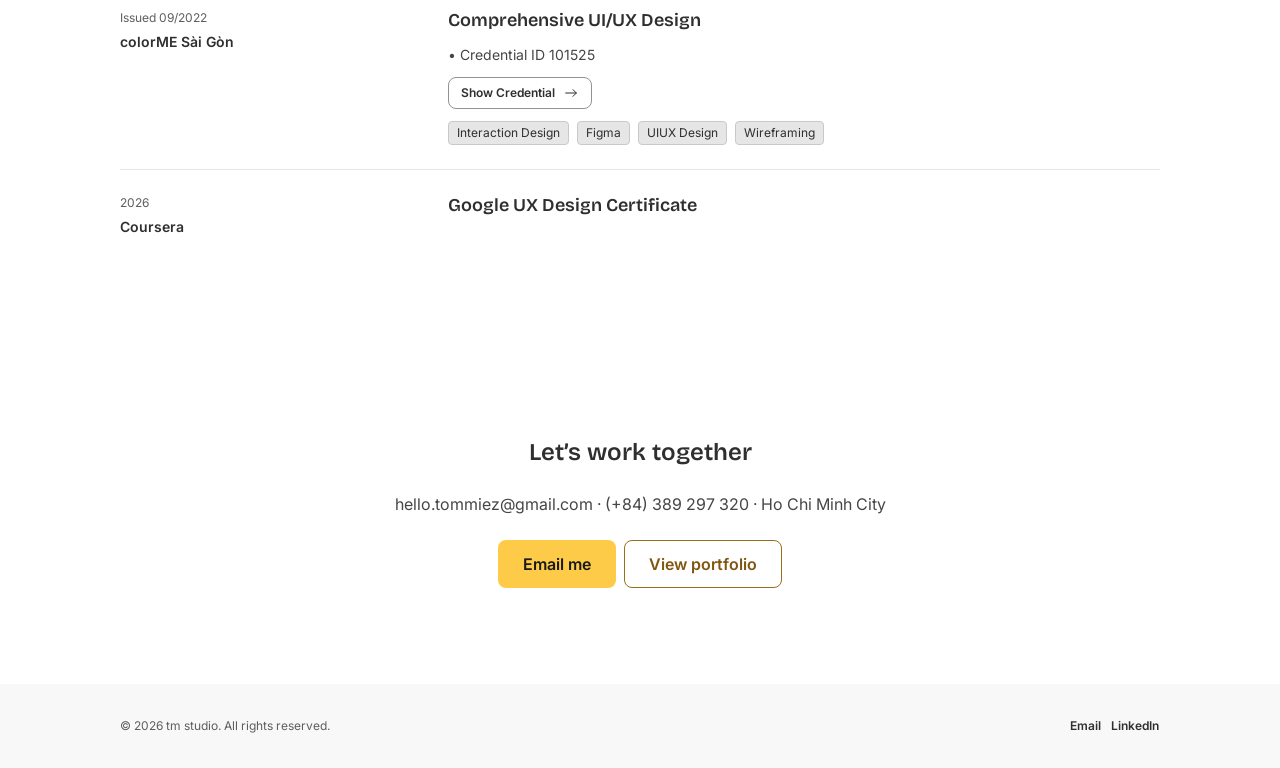
==== commit 2dd18432: "Update index.html" ====
--- a/index.html
+++ b/index.html
@@ -244,7 +244,7 @@
                   <li>Credential ID 101525</li>
                 </ul>
               </div>
-              <a class="btn btn--outline-neutral btn--sm" href="LINK_CHUNG_CHI_COLORME" target="_blank" rel="noopener">Show Credential <svg width="16" height="16" viewBox="0 0 24 24" fill="none" stroke="currentColor" stroke-width="1.5" stroke-linecap="round" stroke-linejoin="round" aria-hidden="true"><path d="M20 12H4"/><path d="M15 17l5-5-5-5"/></svg></a>
+              <a class="btn btn--outline-neutral btn--sm" href="https://colorme.vn/digitalcertificate/101525" target="_blank" rel="noopener">Show Credential <svg width="16" height="16" viewBox="0 0 24 24" fill="none" stroke="currentColor" stroke-width="1.5" stroke-linecap="round" stroke-linejoin="round" aria-hidden="true"><path d="M20 12H4"/><path d="M15 17l5-5-5-5"/></svg></a>
               <div class="tag-list">
                 <span class="tag">Interaction Design</span><span class="tag">Figma</span><span class="tag">UIUX Design</span><span class="tag">Wireframing</span>
               </div>
--- a/assets/css/styles.css
+++ b/assets/css/styles.css
@@ -395,3 +395,31 @@
   .masonry { columns: 2; column-gap: 12px; }
   .graphic-tile { margin-bottom: 12px; }
 }
+
+/* ---------- 8. About: quick link dự án + nút chứng chỉ ---------- */
+.btn--sm { height: 32px; padding: 0 12px; font-size: var(--font-size-body-sm); }
+.btn svg { flex: none; }
+.timeline-item__body > .btn,
+.timeline-item__body > .project-link { align-self: flex-start; }
+
+/* Project Link — thumbnail 128×72 + eyebrow + tên dự án */
+.project-link {
+  display: flex; align-items: center;
+  width: 480px; max-width: 100%; padding: 4px;
+  border-radius: var(--radius-card);
+  background: var(--background-section);
+  transition: background-color .15s;
+}
+.project-link:hover { background: var(--background-neutral); }
+.project-link__thumb {
+  flex: 0 0 128px; width: 128px; height: 72px;
+  border-radius: var(--radius-control); object-fit: cover;
+}
+.project-link__text {
+  flex: 1; min-width: 0; max-height: 72px; padding: 16px;
+  display: flex; flex-direction: column; justify-content: center;
+  line-height: 1.5;
+}
+.project-link__eyebrow, .project-link__title { overflow: hidden; white-space: nowrap; text-overflow: ellipsis; }
+.project-link__eyebrow { font-size: var(--font-size-body-sm); color: var(--text-hint); }
+.project-link__title { font-size: var(--font-size-body-md); font-weight: var(--font-weight-emphasis); color: var(--text-default); }
